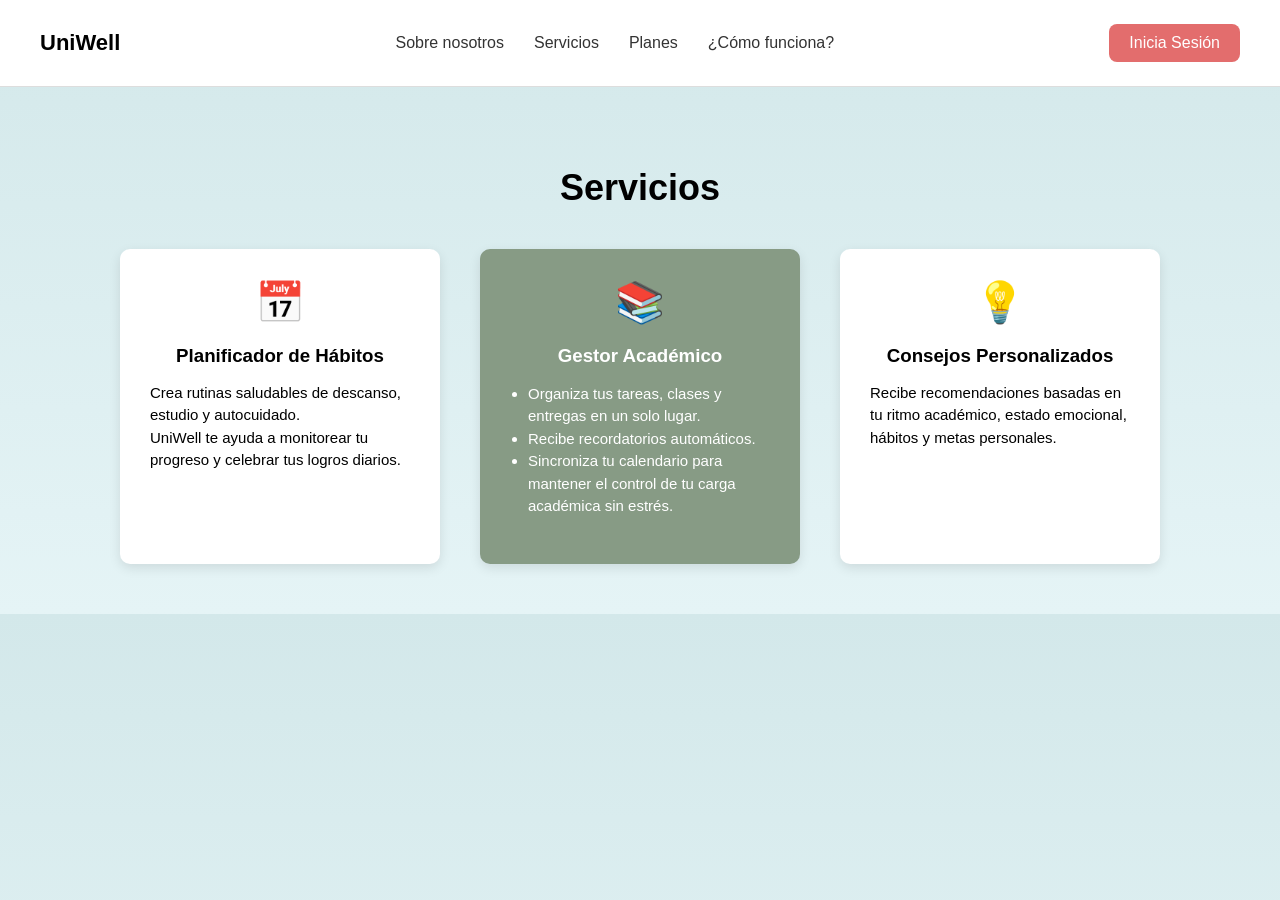
==== index.html @ 122f7121 "feat: agregar landing page inicial" ====
<!DOCTYPE html>
<html lang="es">
<head>
    <meta charset="UTF-8">
    <meta name="viewport" content="width=device-width, initial-scale=1.0">
    <title>UniWell - Servicios</title>

    <style>
        body {
            margin: 0;
            font-family: Arial, sans-serif;
            background: linear-gradient(180deg, #D3E8EA 0%, #E5F4F6 100%);
        }

        /* NAVBAR */
        nav {
            display: flex;
            justify-content: space-between;
            align-items: center;
            padding: 18px 40px;
            background: white;
            border-bottom: 1px solid #ddd;
        }

        .logo {
            font-size: 22px;
            font-weight: bold;
        }

        nav ul {
            display: flex;
            gap: 30px;
            list-style: none;
            padding: 0;
        }

        nav a {
            color: #333;
            text-decoration: none;
            font-size: 16px;
        }

        .btn-login {
            background: #E36D6D;
            color: white;
            padding: 10px 20px;
            border-radius: 8px;
            text-decoration: none;
        }

        /* SECCIÓN DE SERVICIOS */
        .services-container {
            text-align: center;
            padding: 50px 60px;
        }

        .services-title {
            font-size: 36px;
            font-weight: bold;
            margin-bottom: 40px;
        }

        .cards {
            display: flex;
            justify-content: center;
            gap: 40px;
            flex-wrap: wrap;
        }

        .card {
            background: white;
            width: 260px;
            padding: 30px;
            border-radius: 10px;
            box-shadow: 0 4px 12px rgba(0, 0, 0, 0.1);
            text-align: center;
            transition: 0.3s;
        }

        .card:hover {
            transform: translateY(-6px);
        }

        .card-green {
            background: #879B85;
            color: white;
        }

        .card-icon {
            font-size: 40px;
            margin-bottom: 10px;
        }

        .card h3 {
            margin-bottom: 15px;
        }

        .card p, .card li {
            font-size: 15px;
            line-height: 1.5;
            text-align: left;
        }

        ul {
            padding-left: 18px;
        }

        /* RESPONSIVE */
        @media (max-width: 850px) {
            nav ul {
                display: none;
            }
        }
    </style>
</head>

<body>

    <!-- NAVBAR -->
    <nav>
        <div class="logo">UniWell</div>
        <ul>
            <li><a href="#">Sobre nosotros</a></li>
            <li><a href="#">Servicios</a></li>
            <li><a href="#">Planes</a></li>
            <li><a href="#">¿Cómo funciona?</a></li>
        </ul>
        <a class="btn-login" href="#">Inicia Sesión</a>
    </nav>

    <!-- SECCIÓN SERVICIOS -->
    <section class="services-container">
        <h2 class="services-title">Servicios</h2>

        <div class="cards">

            <!-- CARD 1 -->
            <div class="card">
                <div class="card-icon">📅</div>
                <h3>Planificador de Hábitos</h3>
                <p>Crea rutinas saludables de descanso, estudio y autocuidado.<br>
                UniWell te ayuda a monitorear tu progreso y celebrar tus logros diarios.</p>
            </div>

            <!-- CARD 2 -->
            <div class="card card-green">
                <div class="card-icon">📚</div>
                <h3>Gestor Académico</h3>
                <ul>
                    <li>Organiza tus tareas, clases y entregas en un solo lugar.</li>
                    <li>Recibe recordatorios automáticos.</li>
                    <li>Sincroniza tu calendario para mantener el control de tu carga académica sin estrés.</li>
                </ul>
            </div>

            <!-- CARD 3 -->
            <div class="card">
                <div class="card-icon">💡</div>
                <h3>Consejos Personalizados</h3>
                <p>Recibe recomendaciones basadas en tu ritmo académico, estado emocional,
                hábitos y metas personales.</p>
            </div>

        </div>
    </section>

</body>
</html>
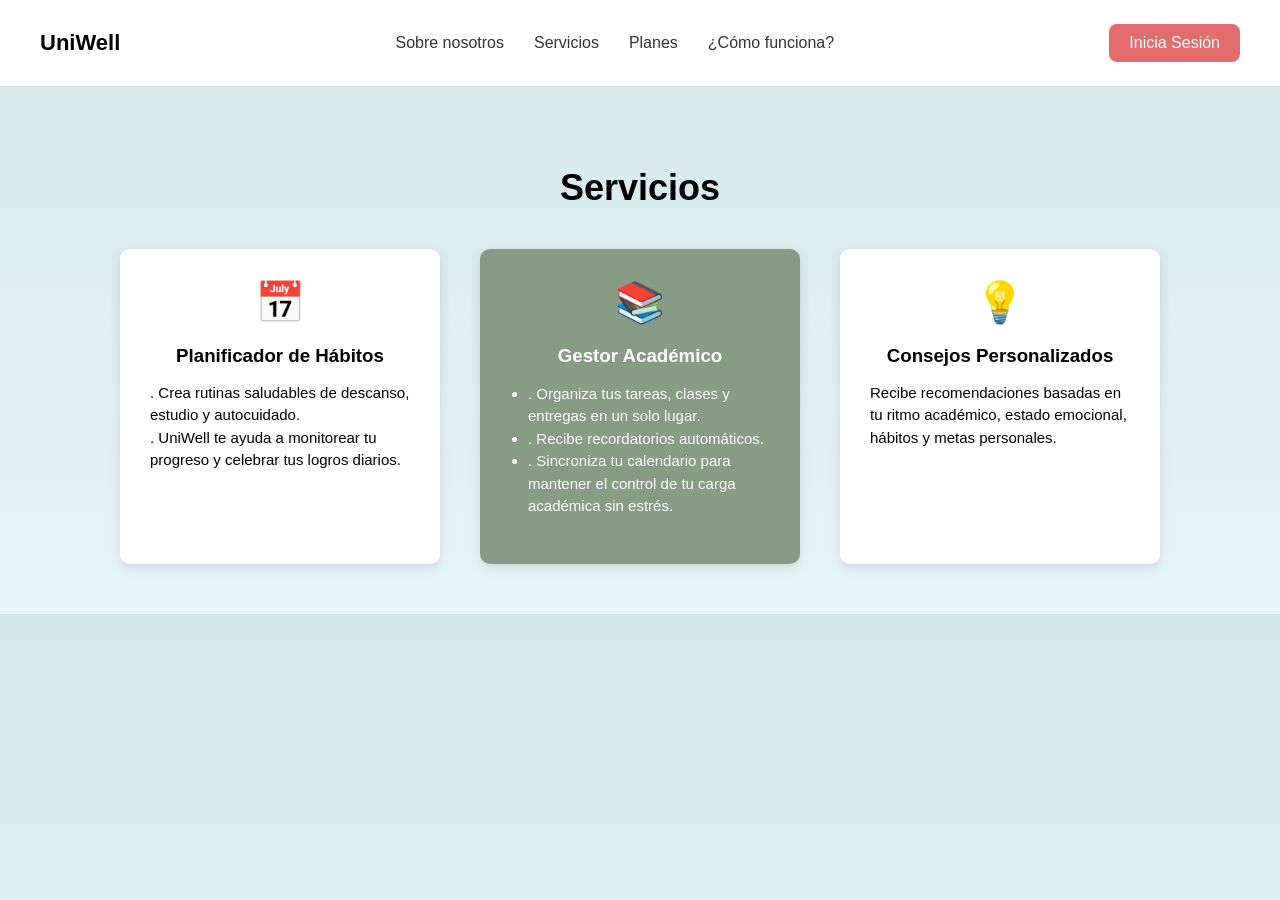
==== commit 5be4d4b3: "Update index.html" ====
--- a/index.html
+++ b/index.html
@@ -138,8 +138,8 @@
             <div class="card">
                 <div class="card-icon">📅</div>
                 <h3>Planificador de Hábitos</h3>
-                <p>Crea rutinas saludables de descanso, estudio y autocuidado.<br>
-                UniWell te ayuda a monitorear tu progreso y celebrar tus logros diarios.</p>
+                <p> . Crea rutinas saludables de descanso, estudio y autocuidado.<br>
+                . UniWell te ayuda a monitorear tu progreso y celebrar tus logros diarios.</p>
             </div>
 
             <!-- CARD 2 -->
@@ -147,9 +147,9 @@
                 <div class="card-icon">📚</div>
                 <h3>Gestor Académico</h3>
                 <ul>
-                    <li>Organiza tus tareas, clases y entregas en un solo lugar.</li>
-                    <li>Recibe recordatorios automáticos.</li>
-                    <li>Sincroniza tu calendario para mantener el control de tu carga académica sin estrés.</li>
+                    <li> . Organiza tus tareas, clases y entregas en un solo lugar.</li>
+                    <li> . Recibe recordatorios automáticos.</li>
+                    <li> . Sincroniza tu calendario para mantener el control de tu carga académica sin estrés.</li>
                 </ul>
             </div>
 
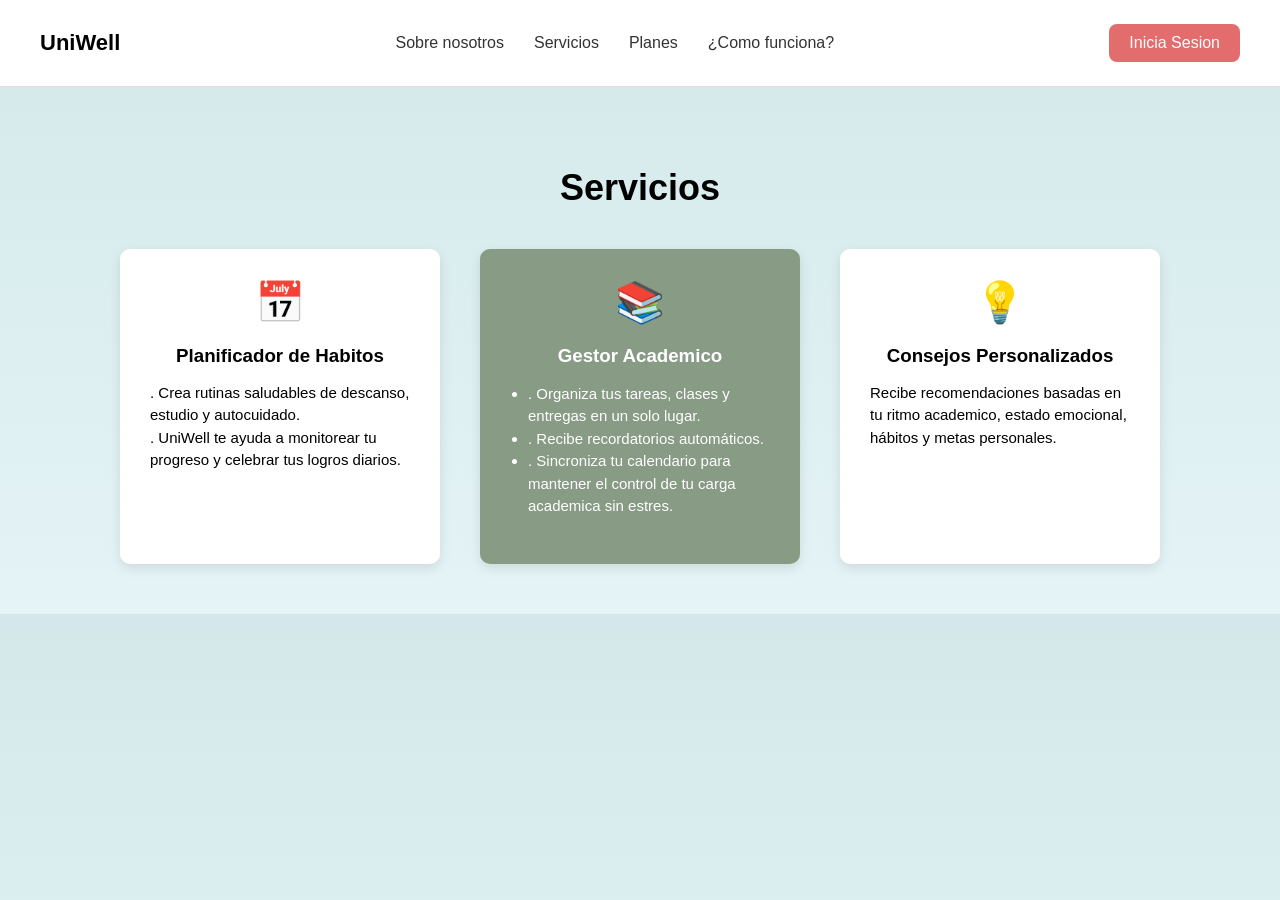
==== commit 406fc7ad: "Update index.html" ====
--- a/index.html
+++ b/index.html
@@ -123,9 +123,9 @@
             <li><a href="#">Sobre nosotros</a></li>
             <li><a href="#">Servicios</a></li>
             <li><a href="#">Planes</a></li>
-            <li><a href="#">¿Cómo funciona?</a></li>
+            <li><a href="#">¿Como funciona?</a></li>
         </ul>
-        <a class="btn-login" href="#">Inicia Sesión</a>
+        <a class="btn-login" href="#">Inicia Sesion</a>
     </nav>
 
     <!-- SECCIÓN SERVICIOS -->
@@ -137,7 +137,7 @@
             <!-- CARD 1 -->
             <div class="card">
                 <div class="card-icon">📅</div>
-                <h3>Planificador de Hábitos</h3>
+                <h3>Planificador de Habitos</h3>
                 <p> . Crea rutinas saludables de descanso, estudio y autocuidado.<br>
                 . UniWell te ayuda a monitorear tu progreso y celebrar tus logros diarios.</p>
             </div>
@@ -145,11 +145,11 @@
             <!-- CARD 2 -->
             <div class="card card-green">
                 <div class="card-icon">📚</div>
-                <h3>Gestor Académico</h3>
+                <h3>Gestor Academico</h3>
                 <ul>
                     <li> . Organiza tus tareas, clases y entregas en un solo lugar.</li>
                     <li> . Recibe recordatorios automáticos.</li>
-                    <li> . Sincroniza tu calendario para mantener el control de tu carga académica sin estrés.</li>
+                    <li> . Sincroniza tu calendario para mantener el control de tu carga academica sin estres.</li>
                 </ul>
             </div>
 
@@ -157,7 +157,7 @@
             <div class="card">
                 <div class="card-icon">💡</div>
                 <h3>Consejos Personalizados</h3>
-                <p>Recibe recomendaciones basadas en tu ritmo académico, estado emocional,
+                <p>Recibe recomendaciones basadas en tu ritmo academico, estado emocional,
                 hábitos y metas personales.</p>
             </div>
 
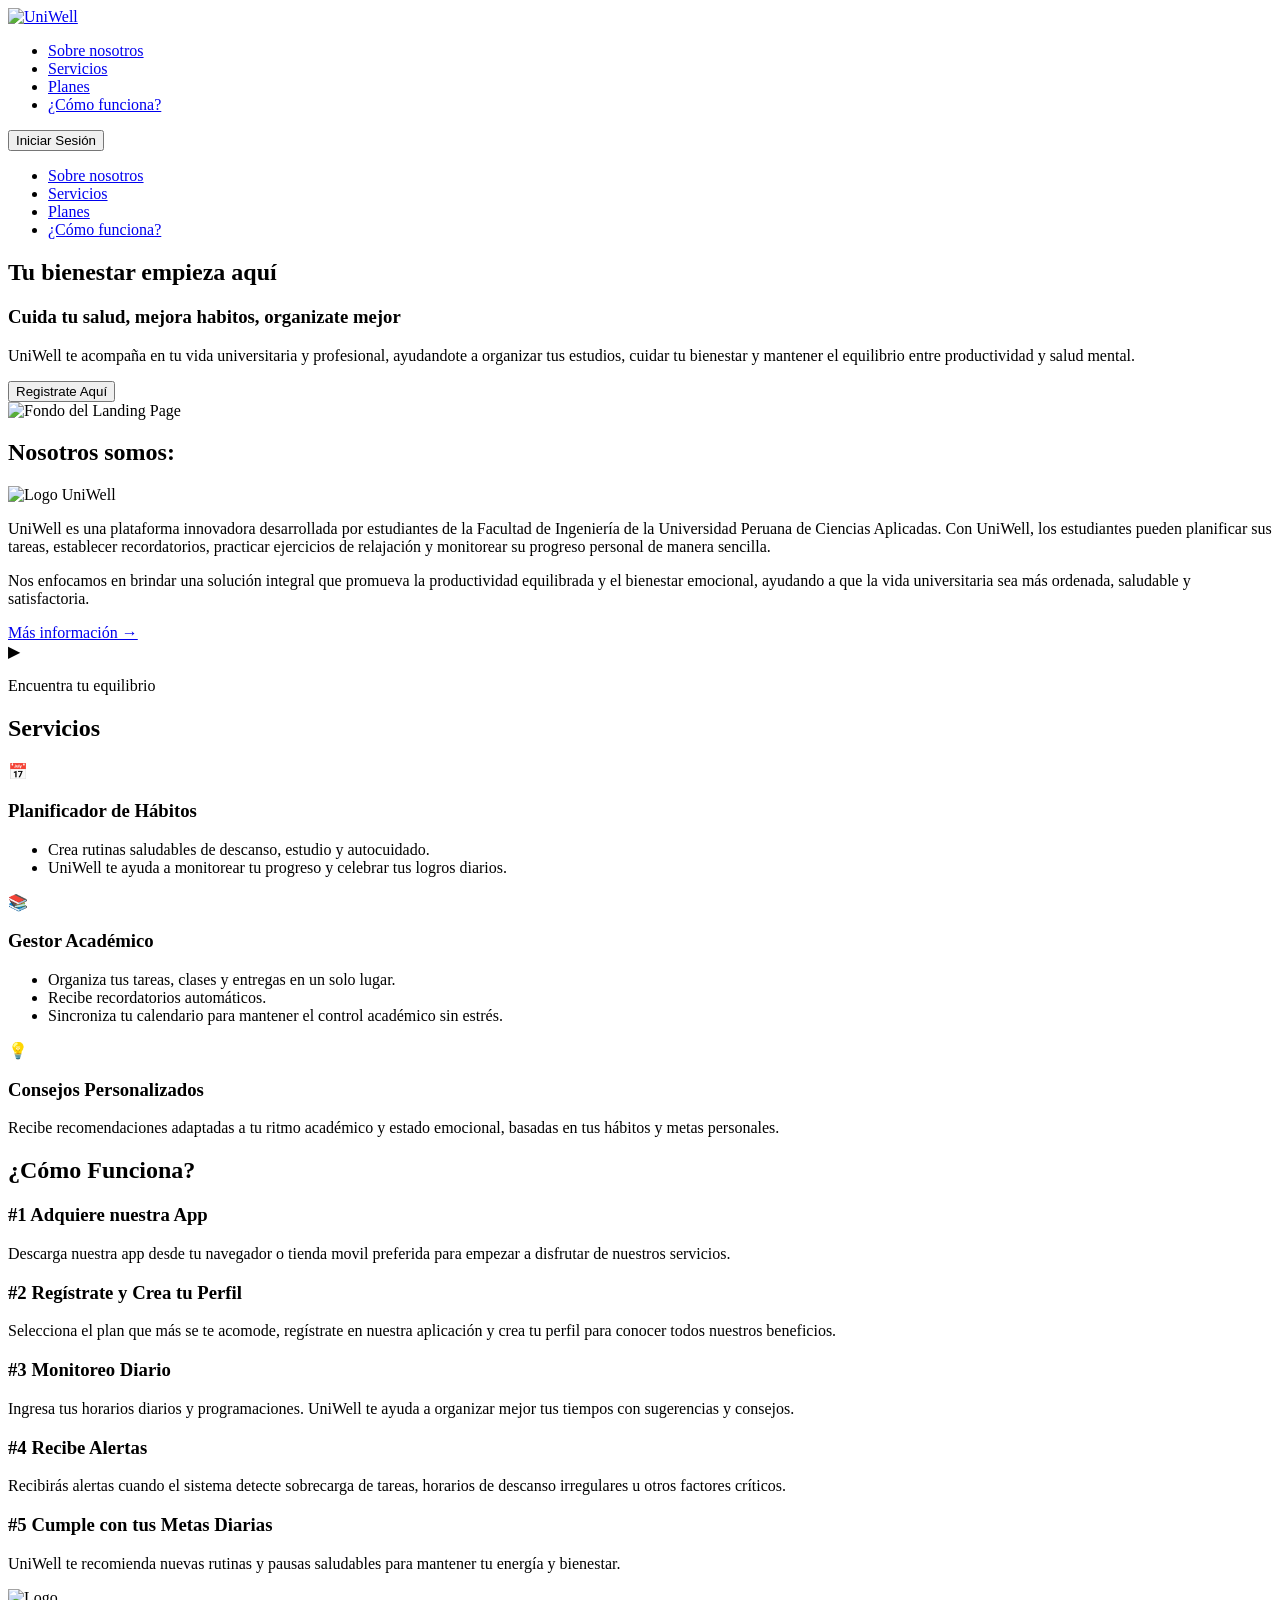
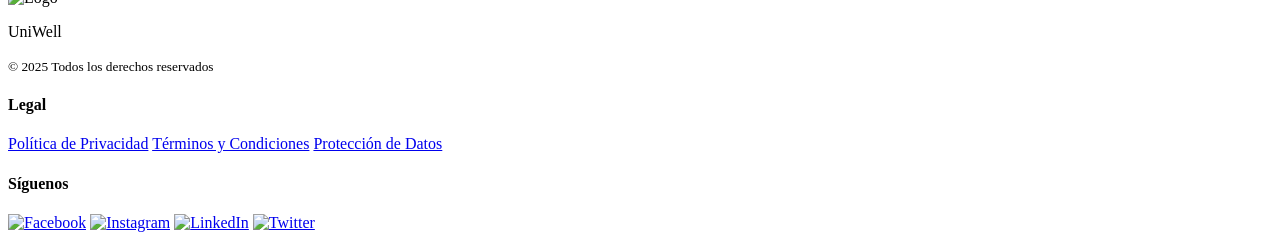
==== commit 39592967: "commit" ====
--- a/index.html
+++ b/index.html
@@ -3,167 +3,253 @@
 <head>
     <meta charset="UTF-8">
     <meta name="viewport" content="width=device-width, initial-scale=1.0">
-    <title>UniWell - Servicios</title>
-
-    <style>
-        body {
-            margin: 0;
-            font-family: Arial, sans-serif;
-            background: linear-gradient(180deg, #D3E8EA 0%, #E5F4F6 100%);
-        }
-
-        /* NAVBAR */
-        nav {
-            display: flex;
-            justify-content: space-between;
-            align-items: center;
-            padding: 18px 40px;
-            background: white;
-            border-bottom: 1px solid #ddd;
-        }
-
-        .logo {
-            font-size: 22px;
-            font-weight: bold;
-        }
-
-        nav ul {
-            display: flex;
-            gap: 30px;
-            list-style: none;
-            padding: 0;
-        }
-
-        nav a {
-            color: #333;
-            text-decoration: none;
-            font-size: 16px;
-        }
-
-        .btn-login {
-            background: #E36D6D;
-            color: white;
-            padding: 10px 20px;
-            border-radius: 8px;
-            text-decoration: none;
-        }
-
-        /* SECCIÓN DE SERVICIOS */
-        .services-container {
-            text-align: center;
-            padding: 50px 60px;
-        }
-
-        .services-title {
-            font-size: 36px;
-            font-weight: bold;
-            margin-bottom: 40px;
-        }
-
-        .cards {
-            display: flex;
-            justify-content: center;
-            gap: 40px;
-            flex-wrap: wrap;
-        }
-
-        .card {
-            background: white;
-            width: 260px;
-            padding: 30px;
-            border-radius: 10px;
-            box-shadow: 0 4px 12px rgba(0, 0, 0, 0.1);
-            text-align: center;
-            transition: 0.3s;
-        }
-
-        .card:hover {
-            transform: translateY(-6px);
-        }
-
-        .card-green {
-            background: #879B85;
-            color: white;
-        }
-
-        .card-icon {
-            font-size: 40px;
-            margin-bottom: 10px;
-        }
-
-        .card h3 {
-            margin-bottom: 15px;
-        }
-
-        .card p, .card li {
-            font-size: 15px;
-            line-height: 1.5;
-            text-align: left;
-        }
-
-        ul {
-            padding-left: 18px;
-        }
-
-        /* RESPONSIVE */
-        @media (max-width: 850px) {
-            nav ul {
-                display: none;
-            }
-        }
-    </style>
+    <meta name="description" content="UniWell">
+    <title>UniWell</title>
+    <link rel="icon" href="favicon.ico" type="image/x-icon">
+    <link rel="preconnect" href="https://fonts.googleapis.com">
+    <link rel="preconnect" href="https://fonts.gstatic.com" crossorigin>
+    <link href="https://fonts.googleapis.com/css2?family=Inter:wght@100;200;300;400;500;600;700;800;900&display=swap"
+          rel="stylesheet">
+    <link rel="stylesheet" href="assets/styles/styles.css">
 </head>
 
 <body>
 
-    <!-- NAVBAR -->
-    <nav>
-        <div class="logo">UniWell</div>
+<header class="header" id="header">
+
+    <div class="LOGO">
+        <a href="index.html">
+            <img src="assets/images/logo.png" alt="UniWell" class="logo">
+        </a>
+    </div>
+
+    <nav class="barra-navegacion" id="nav">
+        <ul class="elementos-navegacion">
+            <li><a href="#nosotros">Sobre nosotros</a></li>
+            <li><a href="#servicios">Servicios</a></li>
+            <li><a href="#">Planes</a></li>
+            <li><a href="#funciona">¿Cómo funciona?</a></li>
+        </ul>
+    </nav>
+
+    <button class="boton-iniciosesion">Iniciar Sesión</button>
+
+    <div class="hamburguesa" id="hamburguesa">
+        <span></span>
+        <span></span>
+        <span></span>
+    </div>
+
+    <nav class="nav-movil" id="navMovil">
         <ul>
-            <li><a href="#">Sobre nosotros</a></li>
-            <li><a href="#">Servicios</a></li>
+            <li><a href="#nosotros">Sobre nosotros</a></li>
+            <li><a href="#servicios">Servicios</a></li>
             <li><a href="#">Planes</a></li>
-            <li><a href="#">¿Como funciona?</a></li>
+            <li><a href="#funciona">¿Cómo funciona?</a></li>
         </ul>
-        <a class="btn-login" href="#">Inicia Sesion</a>
     </nav>
 
-    <!-- SECCIÓN SERVICIOS -->
-    <section class="services-container">
-        <h2 class="services-title">Servicios</h2>
-
-        <div class="cards">
-
-            <!-- CARD 1 -->
-            <div class="card">
-                <div class="card-icon">📅</div>
-                <h3>Planificador de Habitos</h3>
-                <p> . Crea rutinas saludables de descanso, estudio y autocuidado.<br>
-                . UniWell te ayuda a monitorear tu progreso y celebrar tus logros diarios.</p>
-            </div>
-
-            <!-- CARD 2 -->
-            <div class="card card-green">
-                <div class="card-icon">📚</div>
-                <h3>Gestor Academico</h3>
-                <ul>
-                    <li> . Organiza tus tareas, clases y entregas en un solo lugar.</li>
-                    <li> . Recibe recordatorios automáticos.</li>
-                    <li> . Sincroniza tu calendario para mantener el control de tu carga academica sin estres.</li>
-                </ul>
-            </div>
-
-            <!-- CARD 3 -->
-            <div class="card">
-                <div class="card-icon">💡</div>
-                <h3>Consejos Personalizados</h3>
-                <p>Recibe recomendaciones basadas en tu ritmo academico, estado emocional,
-                hábitos y metas personales.</p>
-            </div>
-
-        </div>
+</header>
+
+<!--Menu principal-->
+
+<main>
+    <section class="menu-principal">
+
+        <div class="contenido-principal">
+            <h1>Tu bienestar empieza aquí</h1>
+            <h3>Cuida tu salud, mejora habitos, organizate mejor</h3>
+            <p>UniWell te acompaña en tu vida universitaria y profesional, ayudandote a organizar tus estudios, cuidar
+                tu bienestar y mantener el equilibrio entre productividad y salud mental.</p>
+            <button class="boton-registrarse">Registrate Aquí</button>
+        </div>
+
+        <div class="imagen-principal">
+            <img src="assets/images/fondo-landing.png" alt="Fondo del Landing Page">
+
+        </div>
+
     </section>
 
+    <!--Sobre nosotros-->
+    <section class="nosotros" id="nosotros">
+    <h2>Nosotros somos:</h2>
+
+      <div class="contenido">
+        <div class="texto">
+          <img src="assets/images/unisomos.png" class="logo12" alt="Logo UniWell" >
+
+          <p>
+            UniWell es una plataforma innovadora desarrollada por estudiantes de
+            la Facultad de Ingeniería de la Universidad Peruana de Ciencias
+            Aplicadas. Con UniWell, los estudiantes pueden planificar sus
+            tareas, establecer recordatorios, practicar ejercicios de relajación
+            y monitorear su progreso personal de manera sencilla.
+          </p>
+
+          <p>
+            Nos enfocamos en brindar una solución integral que promueva la
+            productividad equilibrada y el bienestar emocional, ayudando a que
+            la vida universitaria sea más ordenada, saludable y satisfactoria.
+          </p>
+
+          <a class="mas-info" href="#">Más información →</a>
+        </div>
+
+        <div class="video">
+          <div class="video-box">▶</div>
+          <p class="equilibrio">Encuentra tu equilibrio</p>
+        </div>
+    </div>
+    </section>
+
+
+<!--Servicios-->
+    <section class="servicios" id="servicios">
+    <h2 class="serv-titulo">Servicios</h2>
+
+    <div class="serv-contenedor">
+
+        <div class="serv-tarjeta">
+            <div class="icono">📅</div>
+            <h3>Planificador de Hábitos</h3>
+            <ul>
+                <li>Crea rutinas saludables de descanso, estudio y autocuidado.</li>
+                <li>UniWell te ayuda a monitorear tu progreso y celebrar tus logros diarios.</li>
+            </ul>
+        </div>
+
+        <div class="serv-tarjeta central">
+            <div class="icono">📚</div>
+            <h3>Gestor Académico</h3>
+            <ul>
+                <li>Organiza tus tareas, clases y entregas en un solo lugar.</li>
+                <li>Recibe recordatorios automáticos.</li>
+                <li>Sincroniza tu calendario para mantener el control académico sin estrés.</li>
+            </ul>
+        </div>
+
+        <div class="serv-tarjeta">
+            <div class="icono">💡</div>
+            <h3>Consejos Personalizados</h3>
+            <p>Recibe recomendaciones adaptadas a tu ritmo académico y estado emocional, basadas en tus hábitos y metas personales.</p>
+           
+        </div>
+
+    </div>
+</section>
+
+<!--Planes-->
+
+
+
+<!--Como Funciona-->
+<section class="funciona" id="funciona">
+    <h2 class="funciona-titulo">¿Cómo Funciona?</h2>
+
+    <div class="funciona-linea"></div>
+
+    <div class="funciona-contenedor">
+
+        <!-- Paso 1 -->
+        <div class="funciona-item arriba">
+            <div class="funciona-tarjeta">
+                <h3>#1 Adquiere nuestra App</h3>
+                <p>Descarga nuestra app desde tu navegador o tienda movil preferida para empezar a disfrutar de nuestros servicios.</p>
+            </div>
+        </div>
+
+        <!-- Paso 2 -->
+        <div class="funciona-item abajo">
+            <div class="funciona-tarjeta">
+                <h3>#2 Regístrate y Crea tu Perfil</h3>
+                <p>Selecciona el plan que más se te acomode, regístrate en nuestra aplicación y crea tu perfil para conocer todos nuestros beneficios.</p>
+            </div>
+        </div>
+
+        <!-- Paso 3 -->
+        <div class="funciona-item arriba">
+            <div class="funciona-tarjeta">
+                <h3>#3 Monitoreo Diario</h3>
+                <p>Ingresa tus horarios diarios y programaciones. UniWell te ayuda a organizar mejor tus tiempos con sugerencias y consejos.</p>
+            </div>
+        </div>
+
+        <!-- Paso 4 -->
+        <div class="funciona-item abajo">
+            <div class="funciona-tarjeta">
+                <h3>#4 Recibe Alertas</h3>
+                <p>Recibirás alertas cuando el sistema detecte sobrecarga de tareas, horarios de descanso irregulares u otros factores críticos.</p>
+            </div>
+        </div>
+
+        <!-- Paso 5 -->
+        <div class="funciona-item arriba">
+            <div class="funciona-tarjeta">
+                <h3>#5 Cumple con tus Metas Diarias</h3>
+                <p>UniWell te recomienda nuevas rutinas y pausas saludables para mantener tu energía y bienestar.</p>
+            </div>
+        </div>
+
+    </div>
+</section>
+
+</main>
+
+ <section id="footer">
+      <footer class="footer">
+        <div class="footer-container">
+          <div class="footer-brand">
+            <img
+              src="assets/images/unisomos.png"
+              alt="Logo"
+              class="footer-logo"
+            />
+            <p>UniWell</p>
+            <small>© 2025 Todos los derechos reservados</small>
+          </div>
+
+
+          <div class="footer-links">
+            <h4>Legal</h4>
+            <a href="/Documentos/3.politica-privacidad.pdf"
+              >Política de Privacidad</a
+            >
+            <a href="#">Términos y Condiciones</a>
+            <a href="/Documentos/LeyProteccionDatos.pdf">Protección de Datos</a>
+          </div>
+
+          <div class="footer-social">
+            <h4>Síguenos</h4>
+            <a href="#"
+              ><img
+                src="https://cdn-icons-png.flaticon.com/512/174/174848.png"
+                alt="Facebook"
+                class="social-icon"
+            /></a>
+            <a href="#"
+              ><img
+                src="https://cdn-icons-png.flaticon.com/512/174/174855.png"
+                alt="Instagram"
+                class="social-icon"
+            /></a>
+            <a href="#"
+              ><img
+                src="https://cdn-icons-png.flaticon.com/512/174/174857.png"
+                alt="LinkedIn"
+                class="social-icon"
+            /></a>
+            <a href="#"
+              ><img
+                src="https://cdn-icons-png.flaticon.com/512/733/733579.png"
+                alt="Twitter"
+                class="social-icon"
+            /></a>
+          </div>
+        </div>
+      </footer>
+    </section>
+
+<script src="assets/scripts/main.js"></script>
 </body>
-</html>
-
+</html>
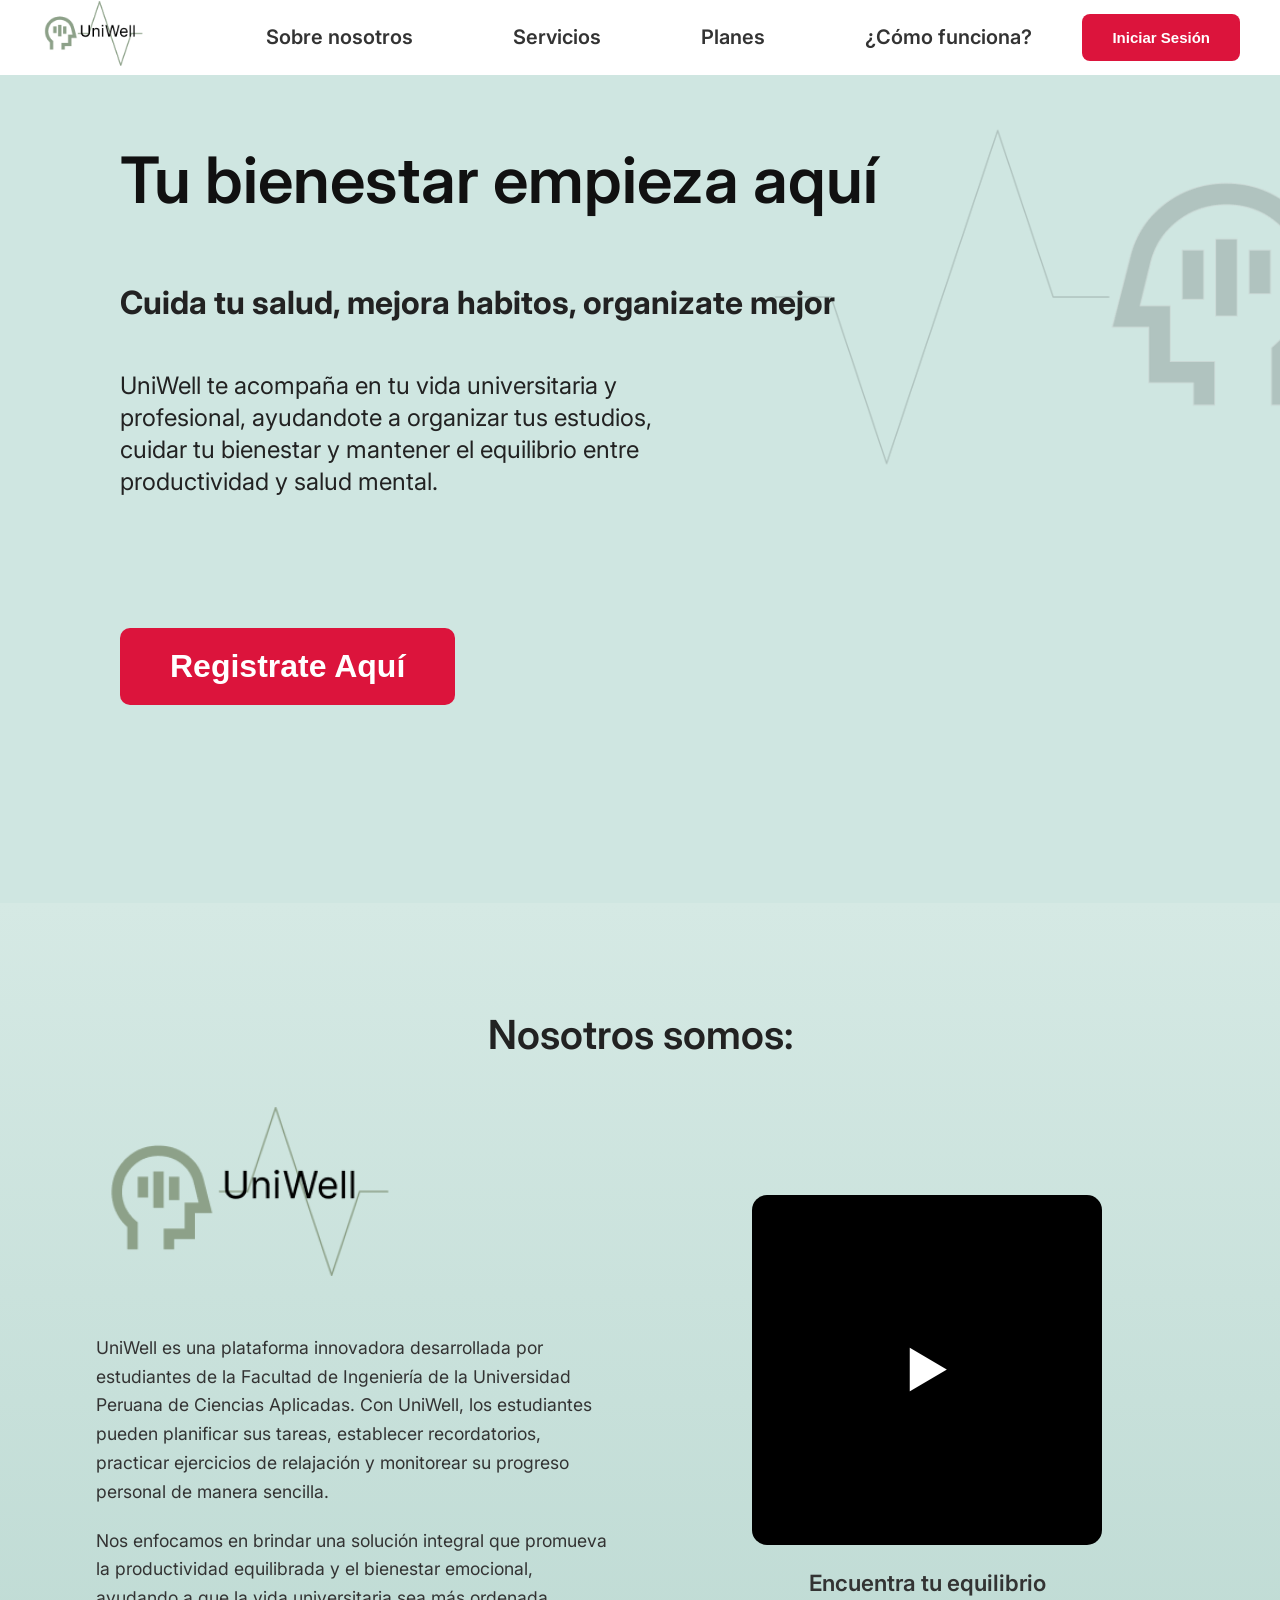
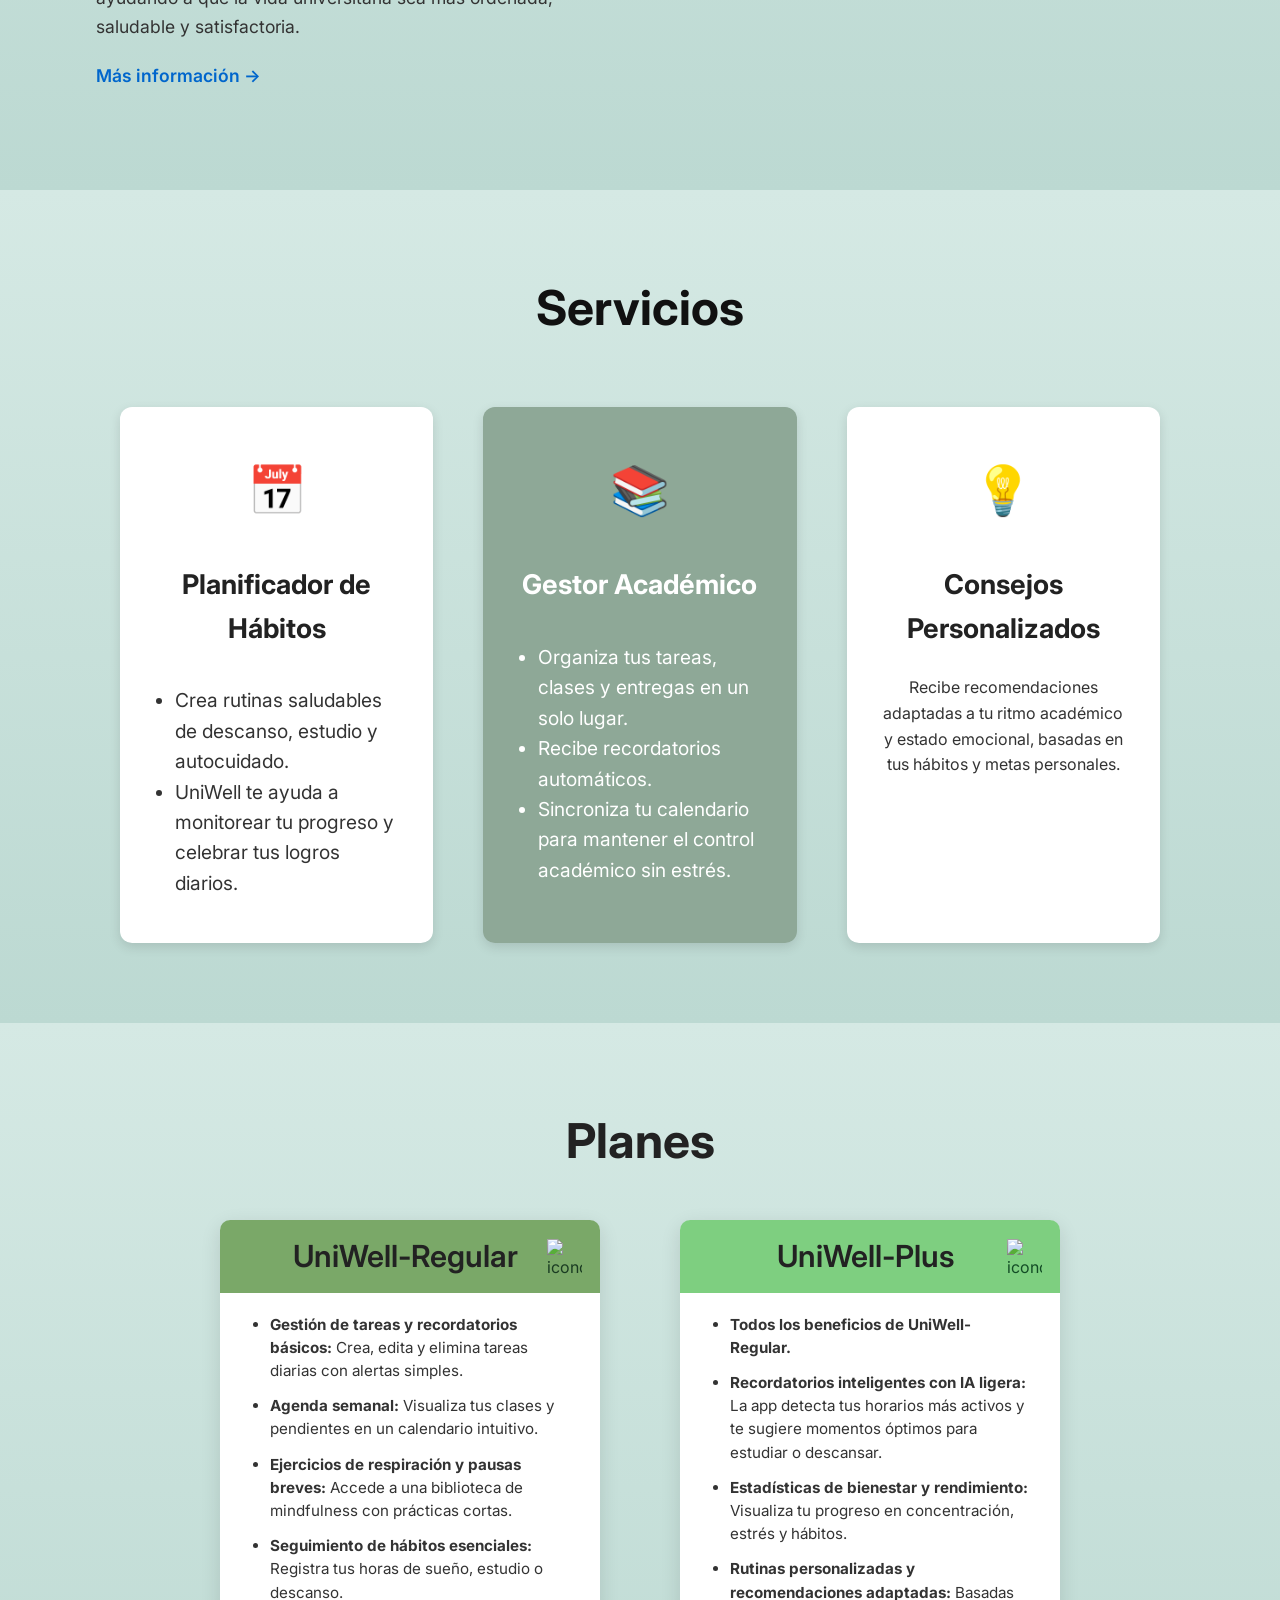
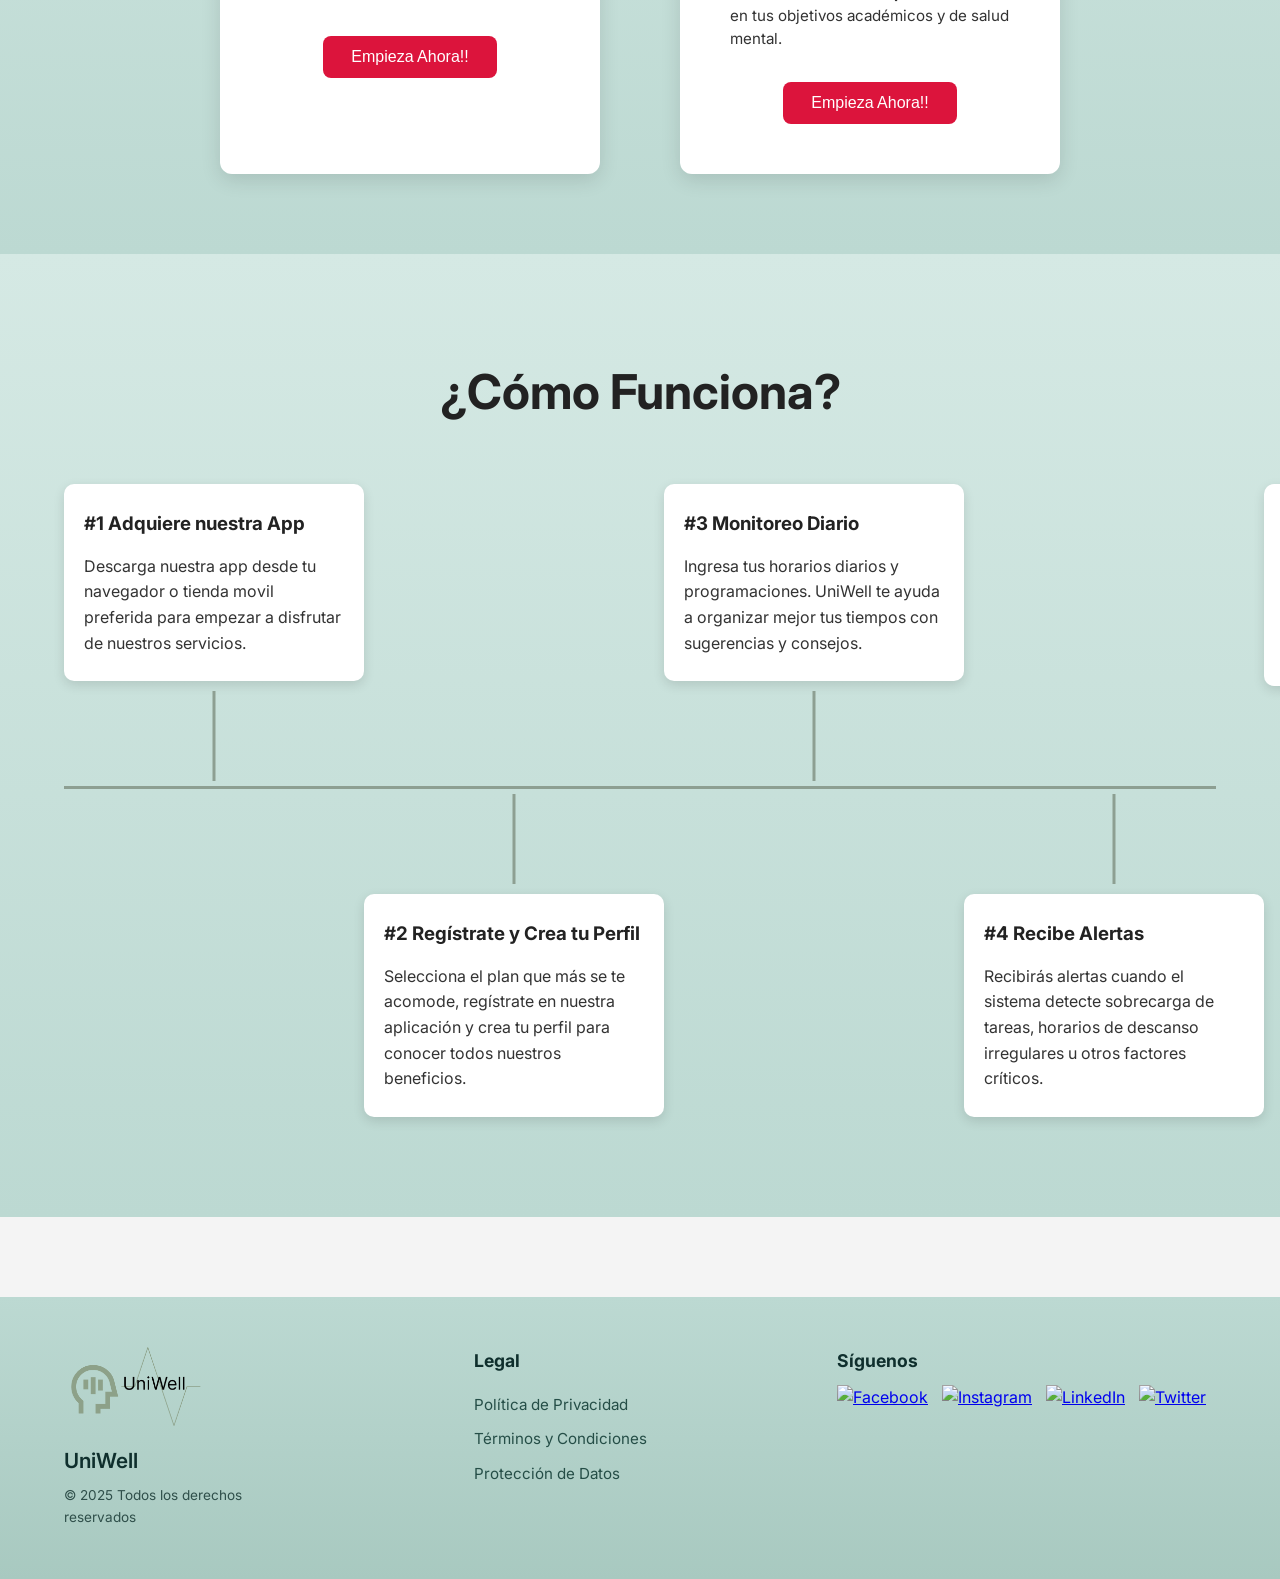
==== commit d62bd8fa: "commit" ====
--- a/index.html
+++ b/index.html
@@ -27,7 +27,7 @@
         <ul class="elementos-navegacion">
             <li><a href="#nosotros">Sobre nosotros</a></li>
             <li><a href="#servicios">Servicios</a></li>
-            <li><a href="#">Planes</a></li>
+            <li><a href="#planes">Planes</a></li>
             <li><a href="#funciona">¿Cómo funciona?</a></li>
         </ul>
     </nav>
@@ -141,6 +141,65 @@
 
 <!--Planes-->
 
+<section class="planes" id="planes">
+  <h2 class="planes-titulo">Planes</h2>
+
+  <div class="planes-contenedor">
+
+    <div class="plan-tarjeta">
+      <div class="plan-header plan-regular">
+        <h3>UniWell-Regular</h3>
+        <img src="https://img.icons8.com/ios-filled/50/000000/task.png" alt="icono" class="plan-icon">
+      </div>
+
+      <ul>
+        <li><strong>Gestión de tareas y recordatorios básicos:</strong>
+          Crea, edita y elimina tareas diarias con alertas simples.
+        </li>
+
+        <li><strong>Agenda semanal:</strong>
+          Visualiza tus clases y pendientes en un calendario intuitivo.
+        </li>
+
+        <li><strong>Ejercicios de respiración y pausas breves:</strong>
+          Accede a una biblioteca de mindfulness con prácticas cortas.
+        </li>
+
+        <li><strong>Seguimiento de hábitos esenciales:</strong>
+          Registra tus horas de sueño, estudio o descanso.
+        </li>
+      </ul>
+
+      <button class="plan-boton">Empieza Ahora!!</button>
+    </div>
+
+    <div class="plan-tarjeta">
+      <div class="plan-header plan-plus">
+        <h3>UniWell-Plus</h3>
+        <img src="https://cdn-icons-png.flaticon.com/512/4149/4149677.png" alt="icono" class="plan-icon">
+      </div>
+
+      <ul>
+        <li><strong>Todos los beneficios de UniWell-Regular.</strong></li>
+
+        <li><strong>Recordatorios inteligentes con IA ligera:</strong>
+          La app detecta tus horarios más activos y te sugiere momentos óptimos para estudiar o descansar.
+        </li>
+
+        <li><strong>Estadísticas de bienestar y rendimiento:</strong>
+          Visualiza tu progreso en concentración, estrés y hábitos.
+        </li>
+
+        <li><strong>Rutinas personalizadas y recomendaciones adaptadas:</strong>
+          Basadas en tus objetivos académicos y de salud mental.
+        </li>
+      </ul>
+
+      <button class="plan-boton">Empieza Ahora!!</button>
+    </div>
+
+  </div>
+</section>
 
 
 <!--Como Funciona-->
--- a/assets/styles/styles.css
+++ b/assets/styles/styles.css
@@ -0,0 +1,840 @@
+* {
+    margin: 0;
+    padding: 0;
+    box-sizing: border-box;
+}
+
+body {
+    display: flex;
+    flex-direction: column;
+    font-family: 'Inter', -apple-system, BlinkMacSystemFont, 'Segoe UI', sans-serif;
+    background-color: #f4f4f4;
+    color: #333;
+    line-height: 1.6;
+}
+
+
+h1, h2, h3 {
+    margin-bottom: 15px;
+    color: #222;
+}
+
+
+button {
+    background-color: #007BFF ;
+    color: #fff;
+    border: none;
+    padding: 10px 15px;
+    cursor: pointer;
+    border-radius: 5px;
+}
+
+button:hover {
+    background-color: #0056b3;
+}
+
+.container {
+    max-width: 1200px;
+    margin: 0;
+    padding: 20px;
+    background-color: #fff;
+    box-shadow: 0 0 10px rgba(0, 0, 0, 0.1);
+    border-radius: 8px;
+}
+
+
+.header {
+    display: flex;
+    flex-direction: row;
+    align-items: center;
+    justify-content: space-between;
+    color: black;
+    padding: 1px 40px;
+    position: sticky;
+    top: 0;
+    z-index: 1000;
+    background-color: white; 
+
+}
+
+.header .logo {
+    height: 65px;
+    width: auto;
+    object-fit: contain;
+}
+
+.hamburguesa {
+    display: none;
+    flex-direction: column;
+    gap: 6px;
+    cursor: pointer;
+}
+
+.hamburguesa span {
+    width: 28px;
+    height: 3px;
+    background: #222;
+    border-radius: 5px;
+    transition: all 0.3s ease;
+}
+
+.nav-movil {
+    display: none;
+    position: fixed;
+    top: 75px;
+    right: 0;
+    width: 100%;
+    background: white;
+    padding: 20px 0;
+    box-shadow: 0 5px 10px rgba(0,0,0,0.1);
+    z-index: 900;
+    text-align: center;
+}
+
+.nav-movil ul {
+    list-style: none;
+    display: flex;
+    flex-direction: column;
+    gap: 25px;
+}
+
+.nav-movil a {
+    text-decoration: none;
+    color: #222;
+    font-size: 1.4rem;
+    font-weight: 600;
+}
+
+.nav-activo {
+    display: block;
+}
+
+
+
+.barra-navegacion {
+    flex: 1;
+    display: flex ;
+    justify-content: end;
+    padding-right: 50px;
+}
+
+
+.elementos-navegacion {
+    display: flex;
+    list-style: none;
+    gap: 100px;
+    margin: 0;
+    padding: 0;
+}
+
+.elementos-navegacion li a {
+    position: relative;
+    color: #333;
+    font-weight: 600;
+    font-size: 20px;
+    transition: color 0.3s ease;
+    text-decoration: none;
+    padding-bottom: 5px;
+}
+
+.elementos-navegacion li a::after {
+    content: "";
+    position: absolute;
+    left: 0;
+    bottom: -20px;
+    width: 0;
+    height: 3px;
+    background-color: darkseagreen;
+    transition: width 0.3s ease;
+    border-radius: 3px;
+}
+
+
+.elementos-navegacion li a:hover {
+    color: darkseagreen;
+}
+
+.elementos-navegacion li a:hover::after {
+    width: 100%;
+}
+
+.boton-iniciosesion {
+    background-color: crimson;
+    color: #fff;
+    border: none;
+    padding: 15px 30px;
+    cursor: pointer;
+    border-radius: 8px;
+    font-weight:600;
+    font-size: 15px;
+    transition: background-color 0.3s ease, transform 0.2s ease;
+    display: flex;
+    align-items: center;
+}
+
+.boton-iniciosesion:hover {
+    background-color: brown;
+    transform: translateY(-2px);
+}
+
+
+/*MENU PRINCIPAL*/
+
+.menu-principal {
+    display: flex;
+    align-items: flex-start;
+    justify-content: space-between;
+    background: #cfe6e1;
+    padding:  0 120px;
+    min-height: 92vh;
+}
+
+.contenido-principal{
+    max-width: 600px;
+}
+
+.contenido-principal h1 {
+    font-size: 4rem;
+    font-weight: 600;
+    color: #111;
+    line-height: 1.1;
+    white-space: nowrap;
+    margin: 70px 0;
+}
+
+.contenido-principal h3{
+    font-size: 2rem;
+    color: #222;
+    margin-bottom: 50px;
+    line-height: 1.1;
+    white-space: nowrap;
+}
+
+.contenido-principal p{
+    font-size: 1.5rem;
+    color: #222;
+    line-height: 2rem;
+    margin: 50px 0;
+}
+
+
+.boton-registrarse {
+    background-color: crimson;
+    color: white;
+    border: none;
+    padding: 20px 50px;
+    font-size: 2rem;
+    font-weight: bold;
+    border-radius: 10px;
+    cursor: pointer;
+    transition: all 0.3s ease;
+    margin-top: 80px;
+}
+
+.boton-registrarse:hover {
+    background-color: brown;
+    transform: translateY(-3px);
+}
+
+.imagen-principal img {
+    width: 50vw;
+    height: auto;
+    opacity: 0.8;
+}
+
+
+/*SOBRE NOSOTROS*/
+
+.nosotros {
+    padding: 100px 0;
+    background: linear-gradient(180deg, #d5e9e4, #bcd9d2);
+    text-align: center;
+}
+
+.nosotros h2 {
+    font-size: 2.5rem;
+    font-weight: 600;
+    margin-bottom: 40px;
+    color: #222;
+}
+
+.nosotros .contenido {
+    width: 85%;
+    margin: auto;
+    display: flex;
+    justify-content: space-between;
+    align-items: center;
+    gap: 60px;
+}
+
+.nosotros .texto {
+    flex: 1;
+    text-align: left;
+}
+
+.nosotros .logo12 {
+    width: 300px;
+    margin-bottom: 50px;
+}
+
+.nosotros .texto p {
+    font-size: 1.1rem;
+    line-height: 1.8rem;
+    color: #333;
+    margin-bottom: 20px;
+}
+
+.mas-info {
+    font-size: 1.1rem;
+    color: #0066cc;
+    text-decoration: none;
+    font-weight: 600;
+    display: inline-flex;
+    align-items: center;
+    gap: 8px;
+    transition: 0.3s ease;
+}
+
+.mas-info:hover {
+    color: #004b99;
+    transform: translateX(4px);
+}
+
+
+.video {
+    flex: 1;
+    text-align: center;
+}
+
+.video-box {
+    width: 350px;
+    height: 350px;
+    background: black;
+    border-radius: 15px;
+    display: flex;
+    align-items: center;
+    justify-content: center;
+    font-size: 3rem;
+    color: white;
+    margin: 0 auto 20px auto;
+    cursor: pointer;
+}
+
+.equilibrio {
+    font-size: 1.4rem;
+    font-weight: 600;
+    color: #333;
+}
+
+/*SERVICIOS*/
+
+.servicios {
+    padding: 80px 0;
+    text-align: center;
+    background: linear-gradient(180deg, #d5e9e4, #bcd9d2);
+}
+
+.serv-titulo {
+    font-size: 3rem;
+    margin-bottom: 60px;
+    color: #111;
+}
+
+.serv-contenedor {
+    display: flex;
+    justify-content: space-between;
+    align-items: stretch;
+    gap: 50px;
+    padding: 0 120px;
+}
+
+
+.serv-tarjeta {
+    flex: 1;
+    max-width: 380px;      
+    min-height: 330px;     
+    background: white;
+    padding: 45px 35px;
+    border-radius: 12px;
+    box-shadow: 0 4px 12px rgba(0,0,0,0.12);
+    text-align: center;
+    display: flex;
+    flex-direction: column;
+    justify-content: flex-start;
+    transition: transform 0.3s ease;
+}
+
+.serv-tarjeta:hover {
+    transform: translateY(-5px);
+    cursor: pointer;
+}
+
+.serv-tarjeta h3 {
+    font-size: 1.7rem;
+    margin-top: 20px;
+    margin-bottom: 25px;
+    color: #222;
+}
+
+.serv-tarjeta ul {
+    font-size: 1.2rem;
+    line-height: 1.9rem;
+    margin-top: 10px;
+    padding-left: 20px;
+    text-align: left;
+}
+
+.central {
+    background: #8ea897;
+    color: white;
+}
+
+.central h3,
+.central ul li {
+    color: white;
+}
+
+.icono {
+    font-size: 3rem;
+    margin-bottom: 15px;
+}
+
+
+/*PLANES*/
+
+.planes {
+    background: linear-gradient(180deg, #d5e9e4, #bcd9d2);
+    padding: 80px 0;
+    text-align: center;
+}
+
+.planes-titulo {
+    font-size: 3rem;
+    margin-bottom: 40px;
+}
+
+.planes-contenedor {
+    display: flex;
+    justify-content: center;
+    gap: 80px;
+    flex-wrap: wrap;
+}
+
+
+.plan-tarjeta {
+    width: 380px;
+    background: #fff;
+    border-radius: 12px;
+    padding: 25px 30px;
+    box-shadow: 0 6px 20px rgba(0,0,0,0.12);
+    text-align: left;
+    display: flex;
+    flex-direction: column;    
+}
+
+.plan-header {
+    display: flex;
+    justify-content: space-between;
+    align-items: center;
+    padding: 12px 18px;
+    border-radius: 10px 10px 0 0;
+    margin: -25px -30px 20px -30px;
+}
+
+.plan-header h3 {
+    font-size: 1.9rem;    
+    font-weight: 600;
+    margin: 0;
+    flex: 1;               
+    text-align: center;     
+    padding-left: 25px;   
+}
+
+.plan-regular {
+    background: #7aa868;
+    color: #1a3b22;
+}
+
+.plan-plus {
+    background: #7ecf80;
+    color: #134c25;
+}
+
+.plan-icon {
+    width: 35px;
+    height: 35px;
+}
+
+
+.plan-tarjeta ul {
+    padding-left: 20px;
+}
+
+.plan-tarjeta ul li {
+    margin-bottom: 12px;
+    line-height: 1.45rem;
+    font-size: 0.95rem;
+}
+
+.plan-boton {
+    background: crimson;
+    color: white;
+    border: none;
+    padding: 12px 28px;
+    border-radius: 8px;
+    margin: 20px auto 25px;;
+    cursor: pointer;
+    font-size: 1rem;
+    transition: 0.2s ease-in-out;
+}
+
+.plan-boton:hover {
+    background: #d96a6b;
+}
+
+
+
+/*COMO FUNCIONA*/
+
+.funciona {
+    padding: 100px 0;
+    background: linear-gradient(180deg, #d5e9e4, #bcd9d2);
+    text-align: center;
+}
+
+.funciona-titulo {
+    font-size: 3rem;
+    margin-bottom: 40px;
+}
+
+.funciona-linea {
+    width: 90%;
+    height: 3px;
+    background-color: #8d9f92;
+    margin: 200px auto;
+    transform: translateY(155px);
+}
+
+.funciona-contenedor {
+    display: flex;
+    justify-content: space-between;
+    align-items: flex-start;
+    width: 90%;
+    margin: 0 auto;
+}
+
+.funciona-tarjeta {
+    width: 300px;
+    background: white;
+    padding: 25px 20px;
+    border-radius: 10px;
+    box-shadow: 0 4px 12px rgba(0,0,0,0.12);
+    text-align: left;
+}
+
+.funciona-item {
+    position: relative;
+}
+
+.funciona-item.arriba {
+    transform: translateY(-350px);
+    margin-bottom: 0;
+}
+.funciona-item.arriba::after {
+    content: "";
+    position: absolute;
+    top: calc(100% + 10px);
+    left: 50%;
+    width: 3px;
+    height: 90px;
+    background-color: #8d9f92;
+    transform: translateX(-50%);
+}
+
+.funciona-item.abajo {
+    margin-top: 60px;
+}
+.funciona-item.abajo::before {
+    content: "";
+    position: absolute;
+    bottom: calc(100% + 10px);
+    left: 50%;
+    width: 3px;
+    height: 90px;
+    background-color: #8d9f92;
+    transform: translateX(-50%);
+}
+
+
+/*-FOOTER-*/
+#footer {
+    background: linear-gradient(180deg, #bcd9d2, #a8c9c0);
+    padding: 50px 0;
+    margin-top: 80px;
+}
+
+.footer {
+    width: 90%;
+    max-width: 1400px;
+    margin: 0 auto;
+}
+
+.footer-container {
+    display: flex;
+    justify-content: space-between;
+    align-items: flex-start;
+    gap: 40px;
+    flex-wrap: wrap;
+}
+
+.footer-brand {
+    display: flex;
+    flex-direction: column;
+    gap: 8px;
+    max-width: 220px;
+}
+
+.footer-logo {
+    width: 140px;
+    margin-bottom: 10px;
+}
+
+.footer-brand p {
+    font-size: 1.3rem;
+    font-weight: 600;
+    color: #0f2f2d;
+}
+
+.footer-brand small {
+    font-size: 0.85rem;
+    color: #2f4f4a;
+}
+
+.footer-links {
+    display: flex;
+    flex-direction: column;
+    gap: 10px;
+}
+
+.footer-links h4 {
+    font-size: 1.1rem;
+    color: #0f2f2d;
+    margin-bottom: 8px;
+}
+
+.footer-links a {
+    font-size: 0.95rem;
+    text-decoration: none;
+    color: #254e47;
+    transition: 0.2s;
+}
+
+.footer-links a:hover {
+    color: #0a2a27;
+    text-decoration: underline;
+}
+
+.footer-social h4 {
+    font-size: 1.1rem;
+    color: #0f2f2d;
+    margin-bottom: 10px;
+}
+
+.footer-social a {
+    margin-right: 10px;
+}
+
+.social-icon {
+    width: 32px;
+    height: 32px;
+    object-fit: contain;
+    transition: transform 0.2s ease;
+}
+
+.social-icon:hover {
+    transform: scale(1.1);
+}
+
+
+
+
+
+/*  RESPONSIVE  */
+@media (max-width: 1100px) {
+
+    .menu-principal {
+        flex-direction: column;
+        text-align: center;
+        padding: 40px 20px;
+    }
+
+    .contenido-principal h1 {
+        font-size: 3rem;
+        white-space: normal;
+    }
+
+    .contenido-principal h3 {
+        font-size: 1.5rem;
+        white-space: normal;
+    }
+
+    .contenido-principal p {
+        font-size: 1.2rem;
+        line-height: 1.6rem;
+        margin-top: 20px;
+    }
+
+    .imagen-principal img {
+        width: 80%;
+        margin-top: 40px;
+    }
+
+    .barra-navegacion {
+        display: none;
+    }
+
+    .boton-iniciosesion {
+        display: none;
+    }
+
+    .hamburguesa {
+        display: flex;
+    }
+}
+
+@media (max-width: 768px) {
+    .serv-contenedor {
+        flex-direction: column;
+        padding: 0 30px;
+    }
+
+    .serv-tarjeta {
+        max-width: 100%;
+        width: 95%;
+    }
+}
+
+@media (max-width: 480px) {
+
+    .contenido-principal h1 {
+        font-size: 2.2rem;
+    }
+
+    .contenido-principal h3 {
+        font-size: 1.3rem;
+    }
+
+    .boton-registrarse {
+        font-size: 1.4rem;
+        padding: 15px 30px;
+    }
+
+    .icono {
+        font-size: 2.4rem;
+    }
+
+    .serv-tarjeta {
+        padding: 35px 25px;
+        min-height: 280px;
+    }
+}
+@media (max-width: 1100px) {
+    .funciona-contenedor {
+        flex-direction: column;
+        gap: 90px;
+        padding: 0 20px;
+    }
+
+    .funciona-tarjeta {
+        width: 90%;
+        max-width: 450px;
+        text-align: center;
+    }
+
+    .funciona-item.arriba::after,
+    .funciona-item.abajo::before {
+        height: 40px;
+    }
+}
+
+@media (max-width: 480px) {
+    .funciona-tarjeta {
+        width: 95%;
+        padding: 20px;
+    }
+
+    .funciona-tarjeta h3 {
+        font-size: 1rem;
+    }
+
+    .funciona-tarjeta p {
+        font-size: 0.9rem;
+    }
+}
+
+@media (max-width: 1000px) {
+    .nosotros .contenido {
+        flex-direction: column;
+        text-align: center;
+    }
+
+    .nosotros .texto {
+        text-align: center;
+    }
+
+    .video-box {
+        width: 300px;
+        height: 300px;
+    }
+}
+
+@media (max-width: 500px) {
+    .video-box {
+        width: 240px;
+        height: 240px;
+        font-size: 2.3rem;
+    }
+
+    .nosotros h2 {
+        font-size: 2rem;
+    }
+}
+
+
+@media (max-width: 900px) {
+    .footer-container {
+        text-align: center;
+        justify-content: center;
+    }
+
+    .footer-brand,
+    .footer-links,
+    .footer-social {
+        align-items: center;
+    }
+
+    .footer-brand {
+        max-width: 100%;
+    }
+}
+
+@media (max-width: 500px) {
+    #footer {
+        padding: 40px 20px;
+    }
+
+    .social-icon {
+        width: 28px;
+    }
+}
+
+@media (max-width: 900px) {
+  .planes-contenedor {
+      gap: 40px;
+  }
+
+  .plan-card {
+      width: 90%;
+      max-width: 380px;
+  }
+}
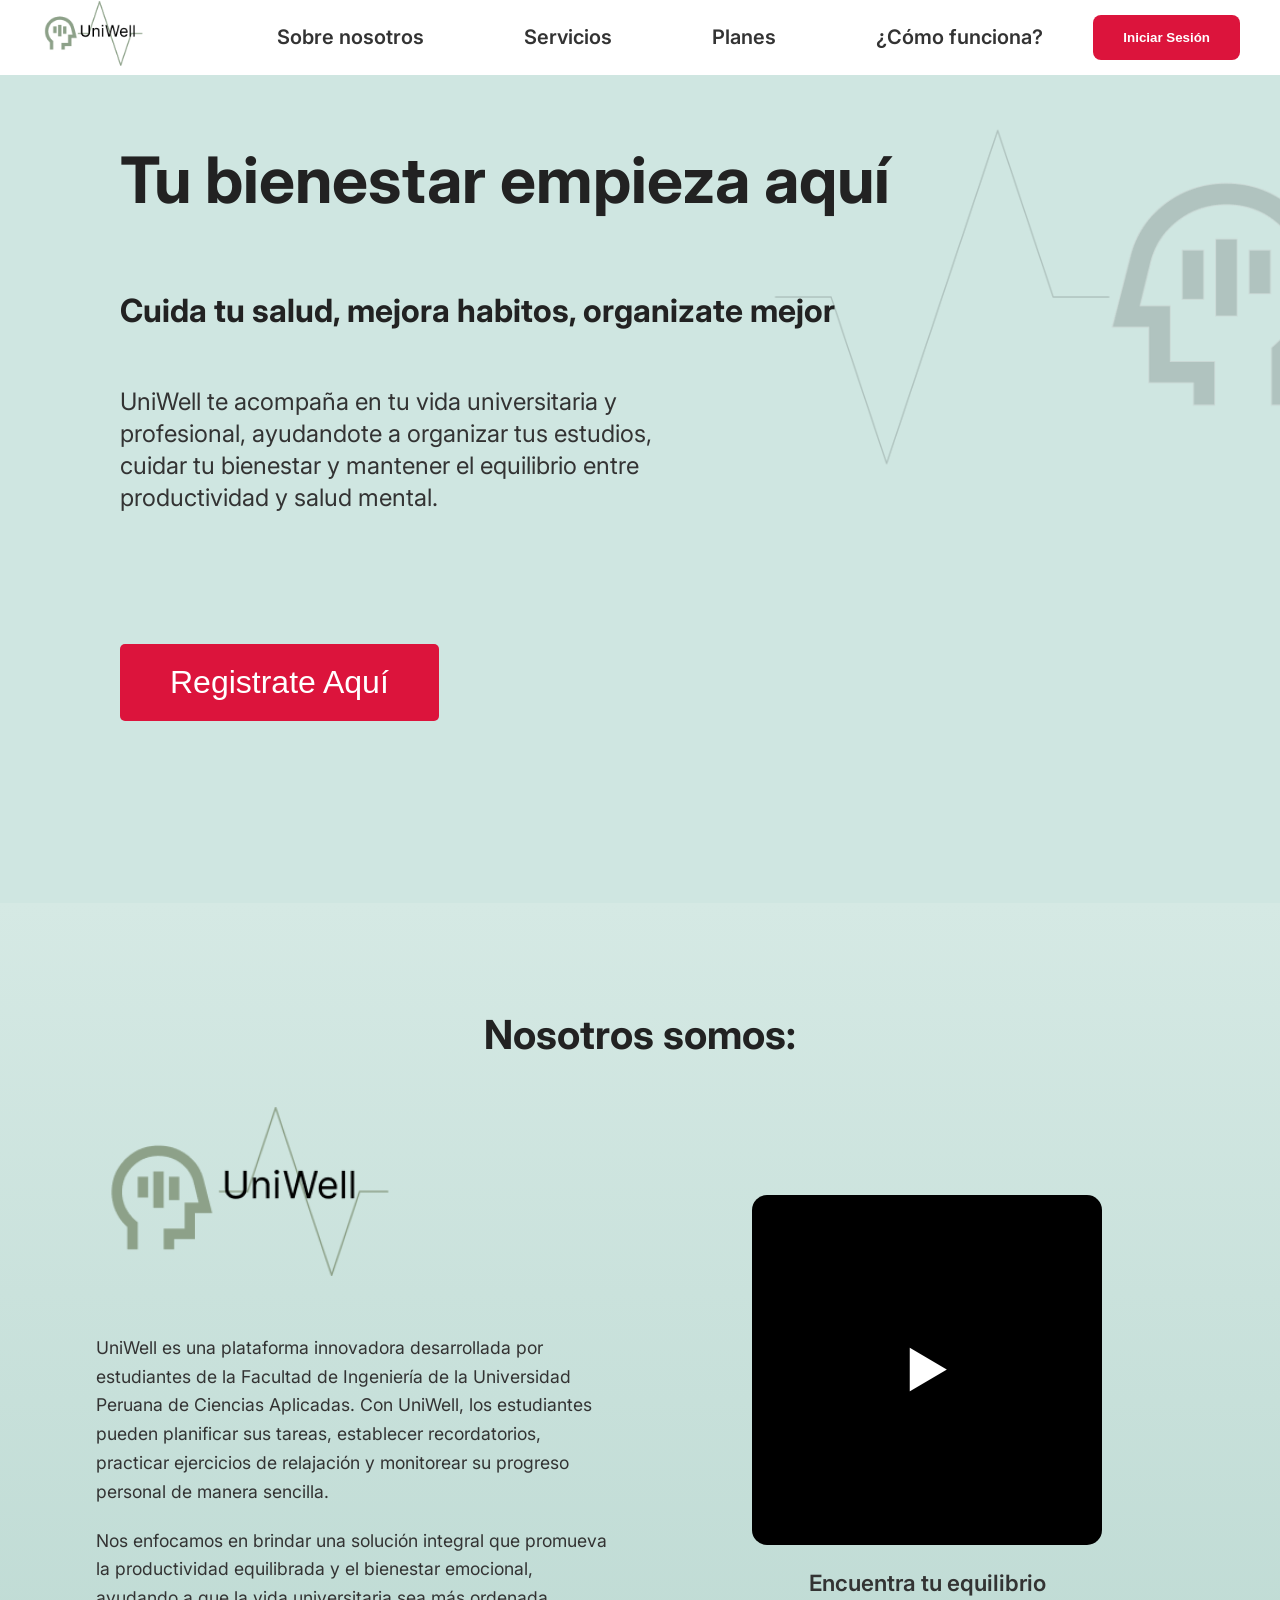
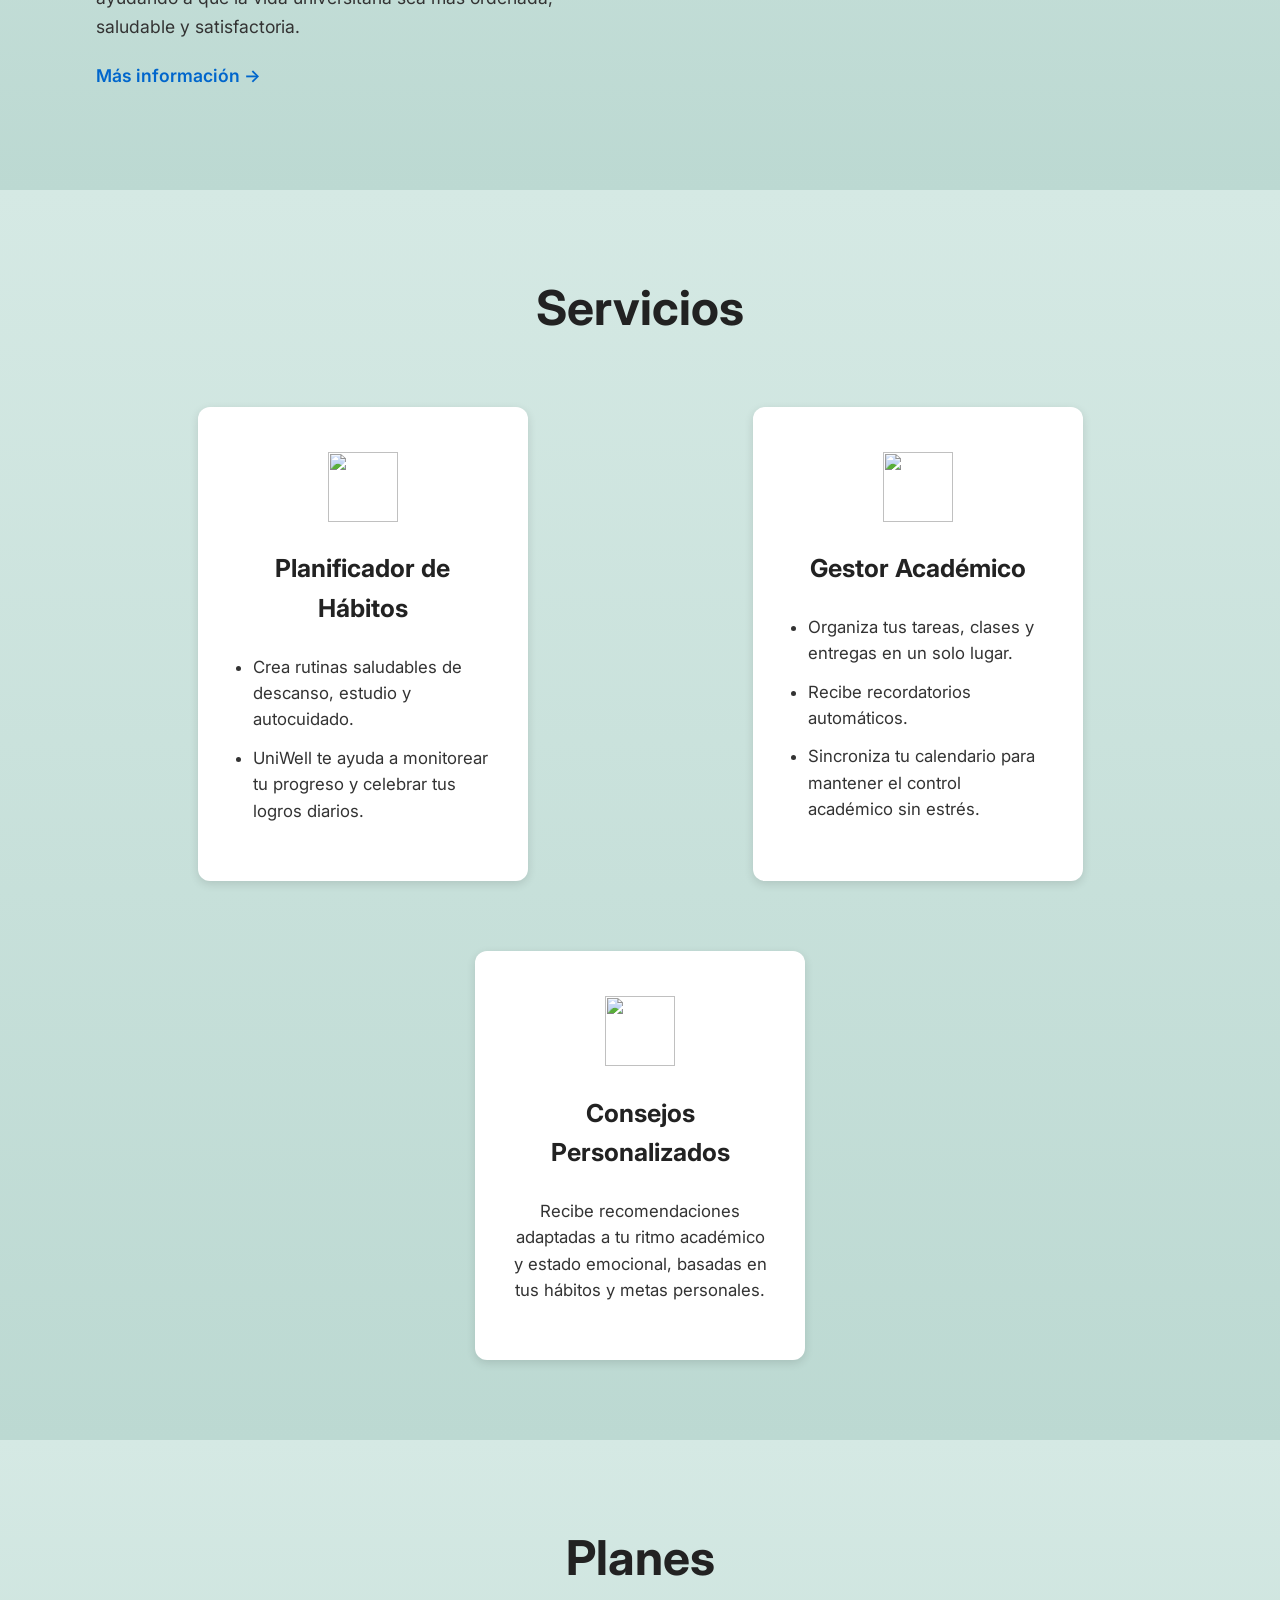
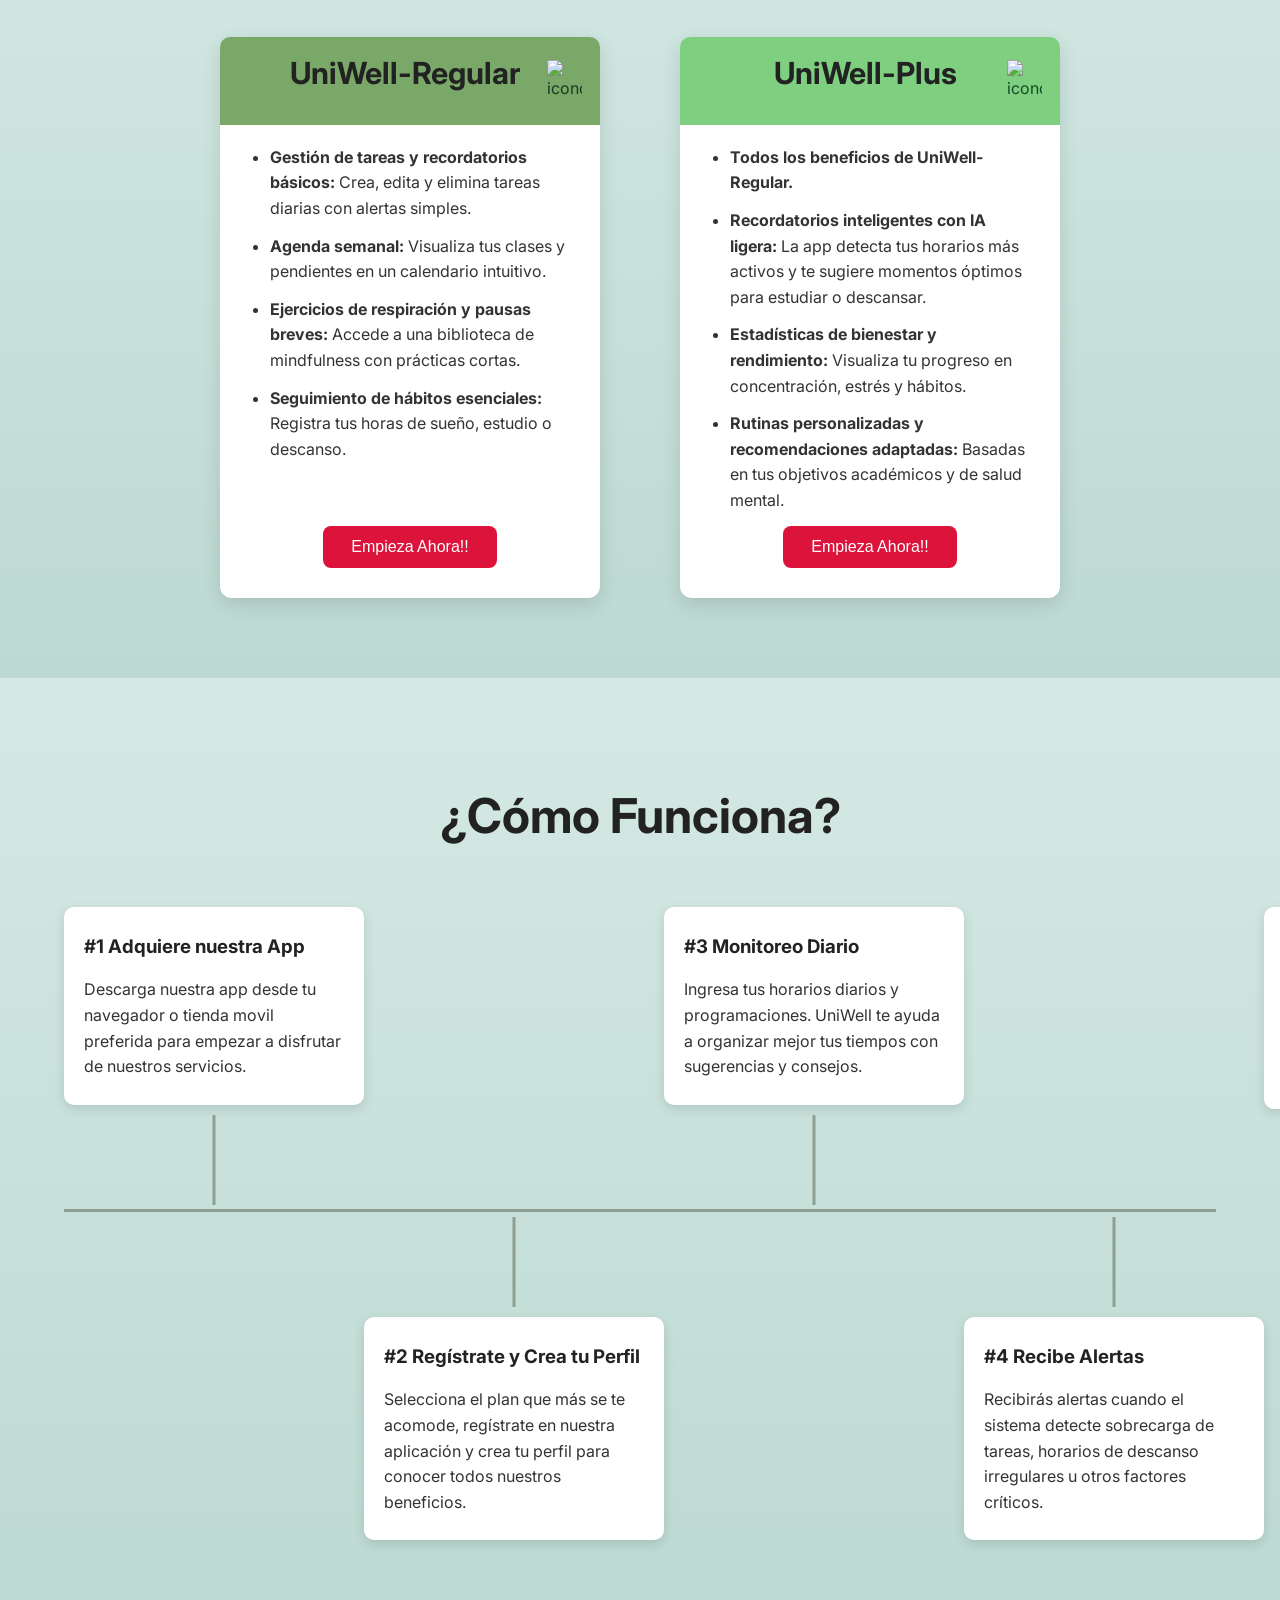
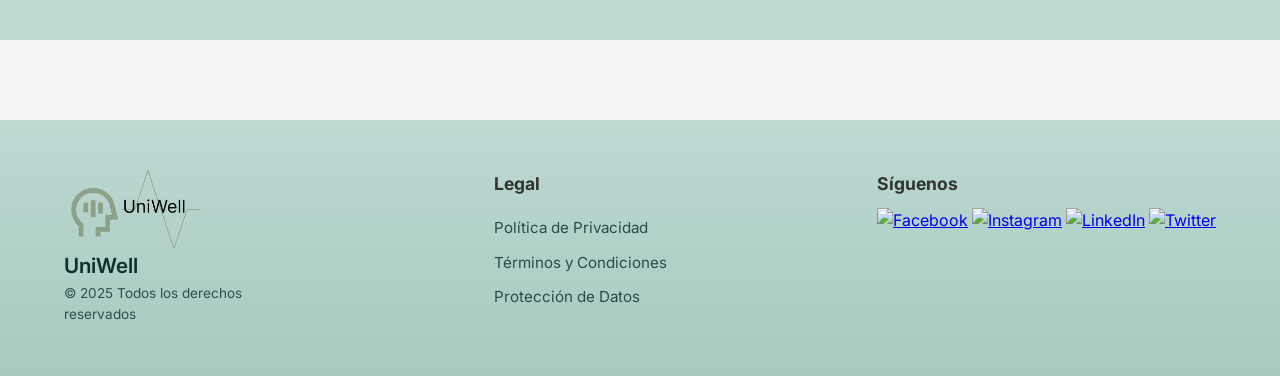
==== commit 95401bb0: "commit" ====
--- a/index.html
+++ b/index.html
@@ -71,7 +71,8 @@
 
     </section>
 
-    <!--Sobre nosotros-->
+  <!--Sobre nosotros-->
+
     <section class="nosotros" id="nosotros">
     <h2>Nosotros somos:</h2>
 
@@ -103,15 +104,17 @@
     </div>
     </section>
 
-
 <!--Servicios-->
-    <section class="servicios" id="servicios">
+
+<section class="servicios" id="servicios">
     <h2 class="serv-titulo">Servicios</h2>
 
     <div class="serv-contenedor">
 
-        <div class="serv-tarjeta">
-            <div class="icono">📅</div>
+        <div class="serv-seccion">
+            <div class="icono">
+                <img src="https://img.icons8.com/?size=512&id=23&format=png" class="icono-img">
+            </div>
             <h3>Planificador de Hábitos</h3>
             <ul>
                 <li>Crea rutinas saludables de descanso, estudio y autocuidado.</li>
@@ -119,8 +122,10 @@
             </ul>
         </div>
 
-        <div class="serv-tarjeta central">
-            <div class="icono">📚</div>
+        <div class="serv-seccion">
+            <div class="icono">
+                <img src="https://img.icons8.com/?size=512&id=72nVaLzg9k5q&format=png" class="icono-img">
+            </div>
             <h3>Gestor Académico</h3>
             <ul>
                 <li>Organiza tus tareas, clases y entregas en un solo lugar.</li>
@@ -129,11 +134,13 @@
             </ul>
         </div>
 
-        <div class="serv-tarjeta">
-            <div class="icono">💡</div>
+        <div class="serv-seccion">
+            <div class="icono">
+                <img src="https://img.icons8.com/?size=512&id=8RdWP7lJ6Rir&format=png" class="icono-img">
+            </div>
             <h3>Consejos Personalizados</h3>
-            <p>Recibe recomendaciones adaptadas a tu ritmo académico y estado emocional, basadas en tus hábitos y metas personales.</p>
-           
+            <p>Recibe recomendaciones adaptadas a tu ritmo académico y estado emocional,
+                basadas en tus hábitos y metas personales.</p>
         </div>
 
     </div>
@@ -149,7 +156,7 @@
     <div class="plan-tarjeta">
       <div class="plan-header plan-regular">
         <h3>UniWell-Regular</h3>
-        <img src="https://img.icons8.com/ios-filled/50/000000/task.png" alt="icono" class="plan-icon">
+        <img src="https://img.icons8.com/ios-filled/50/000000/task.png" alt="icono" class="plan-icono">
       </div>
 
       <ul>
@@ -176,7 +183,7 @@
     <div class="plan-tarjeta">
       <div class="plan-header plan-plus">
         <h3>UniWell-Plus</h3>
-        <img src="https://cdn-icons-png.flaticon.com/512/4149/4149677.png" alt="icono" class="plan-icon">
+        <img src="https://img.icons8.com/?size=512&id=KlAC5P1TnEXu&format=png" alt="icono" class="plan-icono">
       </div>
 
       <ul>
@@ -201,8 +208,8 @@
   </div>
 </section>
 
-
 <!--Como Funciona-->
+
 <section class="funciona" id="funciona">
     <h2 class="funciona-titulo">¿Cómo Funciona?</h2>
 
@@ -210,7 +217,6 @@
 
     <div class="funciona-contenedor">
 
-        <!-- Paso 1 -->
         <div class="funciona-item arriba">
             <div class="funciona-tarjeta">
                 <h3>#1 Adquiere nuestra App</h3>
@@ -218,7 +224,6 @@
             </div>
         </div>
 
-        <!-- Paso 2 -->
         <div class="funciona-item abajo">
             <div class="funciona-tarjeta">
                 <h3>#2 Regístrate y Crea tu Perfil</h3>
@@ -226,7 +231,6 @@
             </div>
         </div>
 
-        <!-- Paso 3 -->
         <div class="funciona-item arriba">
             <div class="funciona-tarjeta">
                 <h3>#3 Monitoreo Diario</h3>
@@ -234,7 +238,6 @@
             </div>
         </div>
 
-        <!-- Paso 4 -->
         <div class="funciona-item abajo">
             <div class="funciona-tarjeta">
                 <h3>#4 Recibe Alertas</h3>
@@ -242,7 +245,6 @@
             </div>
         </div>
 
-        <!-- Paso 5 -->
         <div class="funciona-item arriba">
             <div class="funciona-tarjeta">
                 <h3>#5 Cumple con tus Metas Diarias</h3>
--- a/assets/styles/styles.css
+++ b/assets/styles/styles.css
@@ -13,55 +13,100 @@
     line-height: 1.6;
 }
 
-
 h1, h2, h3 {
     margin-bottom: 15px;
     color: #222;
 }
 
-
 button {
-    background-color: #007BFF ;
+    background-color: #007BFF;
     color: #fff;
     border: none;
     padding: 10px 15px;
     cursor: pointer;
     border-radius: 5px;
 }
-
 button:hover {
     background-color: #0056b3;
 }
 
-.container {
-    max-width: 1200px;
-    margin: 0;
-    padding: 20px;
-    background-color: #fff;
-    box-shadow: 0 0 10px rgba(0, 0, 0, 0.1);
-    border-radius: 8px;
-}
+
+/*HEADER*/
 
 
 .header {
     display: flex;
-    flex-direction: row;
     align-items: center;
     justify-content: space-between;
-    color: black;
     padding: 1px 40px;
     position: sticky;
     top: 0;
     z-index: 1000;
-    background-color: white; 
-
+    background-color: white;
 }
 
 .header .logo {
     height: 65px;
-    width: auto;
     object-fit: contain;
 }
+
+.barra-navegacion {
+    flex: 1;
+    display: flex;
+    justify-content: end;
+    padding-right: 50px;
+}
+
+.elementos-navegacion {
+    display: flex;
+    list-style: none;
+    gap: 100px;
+}
+
+.elementos-navegacion li a {
+    position: relative;
+    color: #333;
+    font-weight: 600;
+    font-size: 20px;
+    text-decoration: none;
+    padding-bottom: 5px;
+    transition: color 0.3s ease;
+}
+
+.elementos-navegacion li a::after {
+    content: "";
+    position: absolute;
+    left: 0;
+    bottom: -20px;
+    width: 0;
+    height: 3px;
+    background-color: darkseagreen;
+    border-radius: 3px;
+    transition: width 0.3s ease;
+}
+.elementos-navegacion li a:hover {
+    color: darkseagreen;
+}
+.elementos-navegacion li a:hover::after {
+    width: 100%;
+}
+
+.boton-iniciosesion {
+    background-color: crimson;
+    color: #fff;
+    padding: 15px 30px;
+    border-radius: 8px;
+    font-weight: 600;
+    transition: 0.3s ease;
+}
+.boton-iniciosesion:hover {
+    background-color: brown;
+    transform: translateY(-2px);
+}
+
+
+/*NAV MÓVIL*/
+
 
 .hamburguesa {
     display: none;
@@ -69,13 +114,11 @@
     gap: 6px;
     cursor: pointer;
 }
-
 .hamburguesa span {
     width: 28px;
     height: 3px;
     background: #222;
     border-radius: 5px;
-    transition: all 0.3s ease;
 }
 
 .nav-movil {
@@ -87,150 +130,63 @@
     background: white;
     padding: 20px 0;
     box-shadow: 0 5px 10px rgba(0,0,0,0.1);
-    z-index: 900;
-    text-align: center;
-}
-
+    text-align: center;
+}
 .nav-movil ul {
     list-style: none;
     display: flex;
     flex-direction: column;
     gap: 25px;
 }
-
 .nav-movil a {
-    text-decoration: none;
     color: #222;
     font-size: 1.4rem;
     font-weight: 600;
-}
-
+    text-decoration: none;
+}
 .nav-activo {
     display: block;
 }
 
 
-
-.barra-navegacion {
-    flex: 1;
-    display: flex ;
-    justify-content: end;
-    padding-right: 50px;
-}
-
-
-.elementos-navegacion {
-    display: flex;
-    list-style: none;
-    gap: 100px;
-    margin: 0;
-    padding: 0;
-}
-
-.elementos-navegacion li a {
-    position: relative;
-    color: #333;
-    font-weight: 600;
-    font-size: 20px;
-    transition: color 0.3s ease;
-    text-decoration: none;
-    padding-bottom: 5px;
-}
-
-.elementos-navegacion li a::after {
-    content: "";
-    position: absolute;
-    left: 0;
-    bottom: -20px;
-    width: 0;
-    height: 3px;
-    background-color: darkseagreen;
-    transition: width 0.3s ease;
-    border-radius: 3px;
-}
-
-
-.elementos-navegacion li a:hover {
-    color: darkseagreen;
-}
-
-.elementos-navegacion li a:hover::after {
-    width: 100%;
-}
-
-.boton-iniciosesion {
-    background-color: crimson;
-    color: #fff;
-    border: none;
-    padding: 15px 30px;
-    cursor: pointer;
-    border-radius: 8px;
-    font-weight:600;
-    font-size: 15px;
-    transition: background-color 0.3s ease, transform 0.2s ease;
-    display: flex;
-    align-items: center;
-}
-
-.boton-iniciosesion:hover {
-    background-color: brown;
-    transform: translateY(-2px);
-}
-
-
-/*MENU PRINCIPAL*/
+/*MENÚ PRINCIPAL*/
+
 
 .menu-principal {
     display: flex;
+    justify-content: space-between;
     align-items: flex-start;
-    justify-content: space-between;
     background: #cfe6e1;
-    padding:  0 120px;
+    padding: 0 120px;
     min-height: 92vh;
 }
 
-.contenido-principal{
+.contenido-principal {
     max-width: 600px;
 }
-
 .contenido-principal h1 {
     font-size: 4rem;
-    font-weight: 600;
-    color: #111;
+    margin: 70px 0;
     line-height: 1.1;
     white-space: nowrap;
-    margin: 70px 0;
-}
-
-.contenido-principal h3{
+}
+.contenido-principal h3 {
     font-size: 2rem;
-    color: #222;
     margin-bottom: 50px;
-    line-height: 1.1;
     white-space: nowrap;
 }
-
-.contenido-principal p{
+.contenido-principal p {
     font-size: 1.5rem;
-    color: #222;
+    margin: 50px 0;
     line-height: 2rem;
-    margin: 50px 0;
-}
-
+}
 
 .boton-registrarse {
     background-color: crimson;
-    color: white;
-    border: none;
     padding: 20px 50px;
     font-size: 2rem;
-    font-weight: bold;
-    border-radius: 10px;
-    cursor: pointer;
-    transition: all 0.3s ease;
     margin-top: 80px;
 }
-
 .boton-registrarse:hover {
     background-color: brown;
     transform: translateY(-3px);
@@ -238,12 +194,12 @@
 
 .imagen-principal img {
     width: 50vw;
-    height: auto;
     opacity: 0.8;
 }
 
 
 /*SOBRE NOSOTROS*/
+
 
 .nosotros {
     padding: 100px 0;
@@ -253,9 +209,7 @@
 
 .nosotros h2 {
     font-size: 2.5rem;
-    font-weight: 600;
     margin-bottom: 40px;
-    color: #222;
 }
 
 .nosotros .contenido {
@@ -280,26 +234,19 @@
 .nosotros .texto p {
     font-size: 1.1rem;
     line-height: 1.8rem;
-    color: #333;
     margin-bottom: 20px;
 }
 
 .mas-info {
     font-size: 1.1rem;
+    font-weight: 600;
     color: #0066cc;
     text-decoration: none;
-    font-weight: 600;
-    display: inline-flex;
-    align-items: center;
-    gap: 8px;
-    transition: 0.3s ease;
-}
-
+}
 .mas-info:hover {
     color: #004b99;
     transform: translateX(4px);
 }
-
 
 .video {
     flex: 1;
@@ -316,17 +263,17 @@
     justify-content: center;
     font-size: 3rem;
     color: white;
-    margin: 0 auto 20px auto;
-    cursor: pointer;
+    margin: 0 auto 20px;
 }
 
 .equilibrio {
     font-size: 1.4rem;
     font-weight: 600;
-    color: #333;
-}
+}
+
 
 /*SERVICIOS*/
+
 
 .servicios {
     padding: 80px 0;
@@ -336,76 +283,74 @@
 
 .serv-titulo {
     font-size: 3rem;
+    font-weight: 700;
     margin-bottom: 60px;
-    color: #111;
 }
 
 .serv-contenedor {
     display: flex;
-    justify-content: space-between;
-    align-items: stretch;
-    gap: 50px;
+    justify-content: space-around;
+    flex-wrap: wrap;
     padding: 0 120px;
-}
-
-
-.serv-tarjeta {
-    flex: 1;
-    max-width: 380px;      
-    min-height: 330px;     
-    background: white;
+    gap: 70px;
+}
+
+.serv-seccion {
+    background: #fff;
+    width: 330px;
     padding: 45px 35px;
     border-radius: 12px;
-    box-shadow: 0 4px 12px rgba(0,0,0,0.12);
-    text-align: center;
-    display: flex;
-    flex-direction: column;
-    justify-content: flex-start;
-    transition: transform 0.3s ease;
-}
-
-.serv-tarjeta:hover {
-    transform: translateY(-5px);
+    text-align: center;
+    box-shadow: 0 3px 10px rgba(0,0,0,0.12);
     cursor: pointer;
-}
-
-.serv-tarjeta h3 {
-    font-size: 1.7rem;
-    margin-top: 20px;
-    margin-bottom: 25px;
-    color: #222;
-}
-
-.serv-tarjeta ul {
-    font-size: 1.2rem;
-    line-height: 1.9rem;
-    margin-top: 10px;
+    transition: 0.35s ease-in-out;
+}
+
+.icono-img {
+    width: 70px;
+    height: 70px;
+    transition: 0.3s;
+}
+
+.serv-seccion h3 {
+    font-size: 1.55rem;
+    margin: 20px 0 25px;
+}
+
+.serv-seccion ul {
     padding-left: 20px;
     text-align: left;
 }
-
-.central {
+.serv-seccion li,
+.serv-seccion p {
+    font-size: 1.05rem;
+    line-height: 1.65rem;
+    margin-bottom: 12px;
+}
+
+.serv-seccion:hover {
+    transform: scale(1.08);
     background: #8ea897;
+    color: #fff;
+    box-shadow: 0 6px 20px rgba(0,0,0,0.22);
+}
+.serv-seccion:hover h3,
+.serv-seccion:hover li,
+.serv-seccion:hover p {
     color: white;
 }
-
-.central h3,
-.central ul li {
-    color: white;
-}
-
-.icono {
-    font-size: 3rem;
-    margin-bottom: 15px;
+.serv-seccion:hover .icono-img {
+    transform: scale(1.12);
 }
 
 
 /*PLANES*/
 
+
 .planes {
+    padding: 80px 0;
+    text-align: center;
     background: linear-gradient(180deg, #d5e9e4, #bcd9d2);
-    padding: 80px 0;
-    text-align: center;
 }
 
 .planes-titulo {
@@ -416,20 +361,19 @@
 .planes-contenedor {
     display: flex;
     justify-content: center;
+    flex-wrap: wrap;
     gap: 80px;
-    flex-wrap: wrap;
-}
-
+}
 
 .plan-tarjeta {
     width: 380px;
+    text-align: left;
     background: #fff;
     border-radius: 12px;
     padding: 25px 30px;
+    display: flex;
+    flex-direction: column;
     box-shadow: 0 6px 20px rgba(0,0,0,0.12);
-    text-align: left;
-    display: flex;
-    flex-direction: column;    
 }
 
 .plan-header {
@@ -440,61 +384,52 @@
     border-radius: 10px 10px 0 0;
     margin: -25px -30px 20px -30px;
 }
-
 .plan-header h3 {
-    font-size: 1.9rem;    
-    font-weight: 600;
-    margin: 0;
-    flex: 1;               
-    text-align: center;     
-    padding-left: 25px;   
+    flex: 1;
+    text-align: center;
+    font-size: 1.9rem;
+    padding-left: 25px;
 }
 
 .plan-regular {
     background: #7aa868;
     color: #1a3b22;
 }
-
 .plan-plus {
     background: #7ecf80;
     color: #134c25;
 }
 
-.plan-icon {
+.plan-icono {
     width: 35px;
-    height: 35px;
-}
-
+}
 
 .plan-tarjeta ul {
     padding-left: 20px;
 }
-
-.plan-tarjeta ul li {
+.plan-tarjeta li {
     margin-bottom: 12px;
-    line-height: 1.45rem;
-    font-size: 0.95rem;
-}
-
+}
+
+/* Botón */
 .plan-boton {
     background: crimson;
-    color: white;
+    color: #fff;
     border: none;
+    border-radius: 8px;
     padding: 12px 28px;
-    border-radius: 8px;
-    margin: 20px auto 25px;;
+    margin: auto auto 5px auto;
     cursor: pointer;
+    transition: 0.2s;
     font-size: 1rem;
-    transition: 0.2s ease-in-out;
-}
-
+}
 .plan-boton:hover {
     background: #d96a6b;
 }
 
 
-
-/*COMO FUNCIONA*/
+/*CÓMO FUNCIONA*/
+
 
 .funciona {
     padding: 100px 0;
@@ -521,6 +456,10 @@
     align-items: flex-start;
     width: 90%;
     margin: 0 auto;
+}
+
+.funciona-item {
+    position: relative;
 }
 
 .funciona-tarjeta {
@@ -532,14 +471,10 @@
     text-align: left;
 }
 
-.funciona-item {
-    position: relative;
-}
-
 .funciona-item.arriba {
     transform: translateY(-350px);
-    margin-bottom: 0;
-}
+}
+
 .funciona-item.arriba::after {
     content: "";
     position: absolute;
@@ -554,6 +489,7 @@
 .funciona-item.abajo {
     margin-top: 60px;
 }
+
 .funciona-item.abajo::before {
     content: "";
     position: absolute;
@@ -566,7 +502,10 @@
 }
 
 
-/*-FOOTER-*/
+
+/*FOOTER*/
+
+
 #footer {
     background: linear-gradient(180deg, #bcd9d2, #a8c9c0);
     padding: 50px 0;
@@ -576,13 +515,12 @@
 .footer {
     width: 90%;
     max-width: 1400px;
-    margin: 0 auto;
+    margin: auto;
 }
 
 .footer-container {
     display: flex;
     justify-content: space-between;
-    align-items: flex-start;
     gap: 40px;
     flex-wrap: wrap;
 }
@@ -590,13 +528,10 @@
 .footer-brand {
     display: flex;
     flex-direction: column;
-    gap: 8px;
     max-width: 220px;
 }
-
 .footer-logo {
     width: 140px;
-    margin-bottom: 10px;
 }
 
 .footer-brand p {
@@ -604,7 +539,6 @@
     font-weight: 600;
     color: #0f2f2d;
 }
-
 .footer-brand small {
     font-size: 0.85rem;
     color: #2f4f4a;
@@ -615,226 +549,92 @@
     flex-direction: column;
     gap: 10px;
 }
-
 .footer-links h4 {
     font-size: 1.1rem;
-    color: #0f2f2d;
     margin-bottom: 8px;
 }
-
 .footer-links a {
     font-size: 0.95rem;
+    color: #254e47;
     text-decoration: none;
-    color: #254e47;
     transition: 0.2s;
 }
-
 .footer-links a:hover {
+    text-decoration: underline;
     color: #0a2a27;
-    text-decoration: underline;
 }
 
 .footer-social h4 {
     font-size: 1.1rem;
-    color: #0f2f2d;
     margin-bottom: 10px;
 }
-
-.footer-social a {
-    margin-right: 10px;
-}
-
 .social-icon {
     width: 32px;
     height: 32px;
-    object-fit: contain;
-    transition: transform 0.2s ease;
-}
-
+    transition: transform 0.2s;
+}
 .social-icon:hover {
     transform: scale(1.1);
 }
 
 
-
-
-
-/*  RESPONSIVE  */
+/*RESPONSIVE*/
+
+
 @media (max-width: 1100px) {
+
+    .barra-navegacion,
+    .boton-iniciosesion {
+        display: none;
+    }
+    .hamburguesa {
+        display: flex;
+    }
 
     .menu-principal {
         flex-direction: column;
         text-align: center;
         padding: 40px 20px;
     }
-
-    .contenido-principal h1 {
-        font-size: 3rem;
-        white-space: normal;
-    }
-
-    .contenido-principal h3 {
-        font-size: 1.5rem;
-        white-space: normal;
-    }
-
-    .contenido-principal p {
-        font-size: 1.2rem;
-        line-height: 1.6rem;
-        margin-top: 20px;
-    }
-
     .imagen-principal img {
         width: 80%;
         margin-top: 40px;
     }
 
-    .barra-navegacion {
-        display: none;
-    }
-
-    .boton-iniciosesion {
-        display: none;
-    }
-
-    .hamburguesa {
-        display: flex;
-    }
-}
-
-@media (max-width: 768px) {
-    .serv-contenedor {
-        flex-direction: column;
-        padding: 0 30px;
-    }
-
-    .serv-tarjeta {
-        max-width: 100%;
-        width: 95%;
-    }
-}
-
-@media (max-width: 480px) {
-
-    .contenido-principal h1 {
-        font-size: 2.2rem;
-    }
-
-    .contenido-principal h3 {
-        font-size: 1.3rem;
-    }
-
-    .boton-registrarse {
-        font-size: 1.4rem;
-        padding: 15px 30px;
-    }
-
-    .icono {
-        font-size: 2.4rem;
-    }
-
-    .serv-tarjeta {
-        padding: 35px 25px;
-        min-height: 280px;
-    }
-}
-@media (max-width: 1100px) {
-    .funciona-contenedor {
-        flex-direction: column;
-        gap: 90px;
-        padding: 0 20px;
-    }
-
-    .funciona-tarjeta {
-        width: 90%;
-        max-width: 450px;
-        text-align: center;
-    }
-
-    .funciona-item.arriba::after,
-    .funciona-item.abajo::before {
-        height: 40px;
-    }
-}
-
-@media (max-width: 480px) {
-    .funciona-tarjeta {
-        width: 95%;
-        padding: 20px;
-    }
-
-    .funciona-tarjeta h3 {
-        font-size: 1rem;
-    }
-
-    .funciona-tarjeta p {
-        font-size: 0.9rem;
-    }
-}
-
-@media (max-width: 1000px) {
     .nosotros .contenido {
         flex-direction: column;
         text-align: center;
     }
 
-    .nosotros .texto {
-        text-align: center;
-    }
-
-    .video-box {
-        width: 300px;
-        height: 300px;
-    }
-}
-
-@media (max-width: 500px) {
-    .video-box {
-        width: 240px;
-        height: 240px;
-        font-size: 2.3rem;
-    }
-
-    .nosotros h2 {
-        font-size: 2rem;
-    }
-}
-
-
-@media (max-width: 900px) {
-    .footer-container {
-        text-align: center;
-        justify-content: center;
-    }
-
-    .footer-brand,
-    .footer-links,
-    .footer-social {
+    .funciona-contenedor {
+        flex-direction: column;
         align-items: center;
-    }
-
-    .footer-brand {
-        max-width: 100%;
-    }
-}
-
-@media (max-width: 500px) {
-    #footer {
-        padding: 40px 20px;
-    }
-
-    .social-icon {
-        width: 28px;
-    }
-}
-
-@media (max-width: 900px) {
-  .planes-contenedor {
-      gap: 40px;
-  }
-
-  .plan-card {
-      width: 90%;
-      max-width: 380px;
-  }
-}
+        gap: 70px;
+    }
+}
+
+@media (max-width: 480px) {
+
+    .contenido-principal h1 {
+        font-size: 2.2rem;
+    }
+    .contenido-principal h3 {
+        font-size: 1.3rem;
+    }
+
+    .serv-contenedor {
+        padding: 0 20px;
+    }
+    .serv-seccion {
+        width: 95%;
+    }
+
+    .plan-tarjeta {
+        width: 95%;
+        padding: 20px;
+    }
+
+    .funciona-tarjeta {
+        width: 95%;
+    }
+}
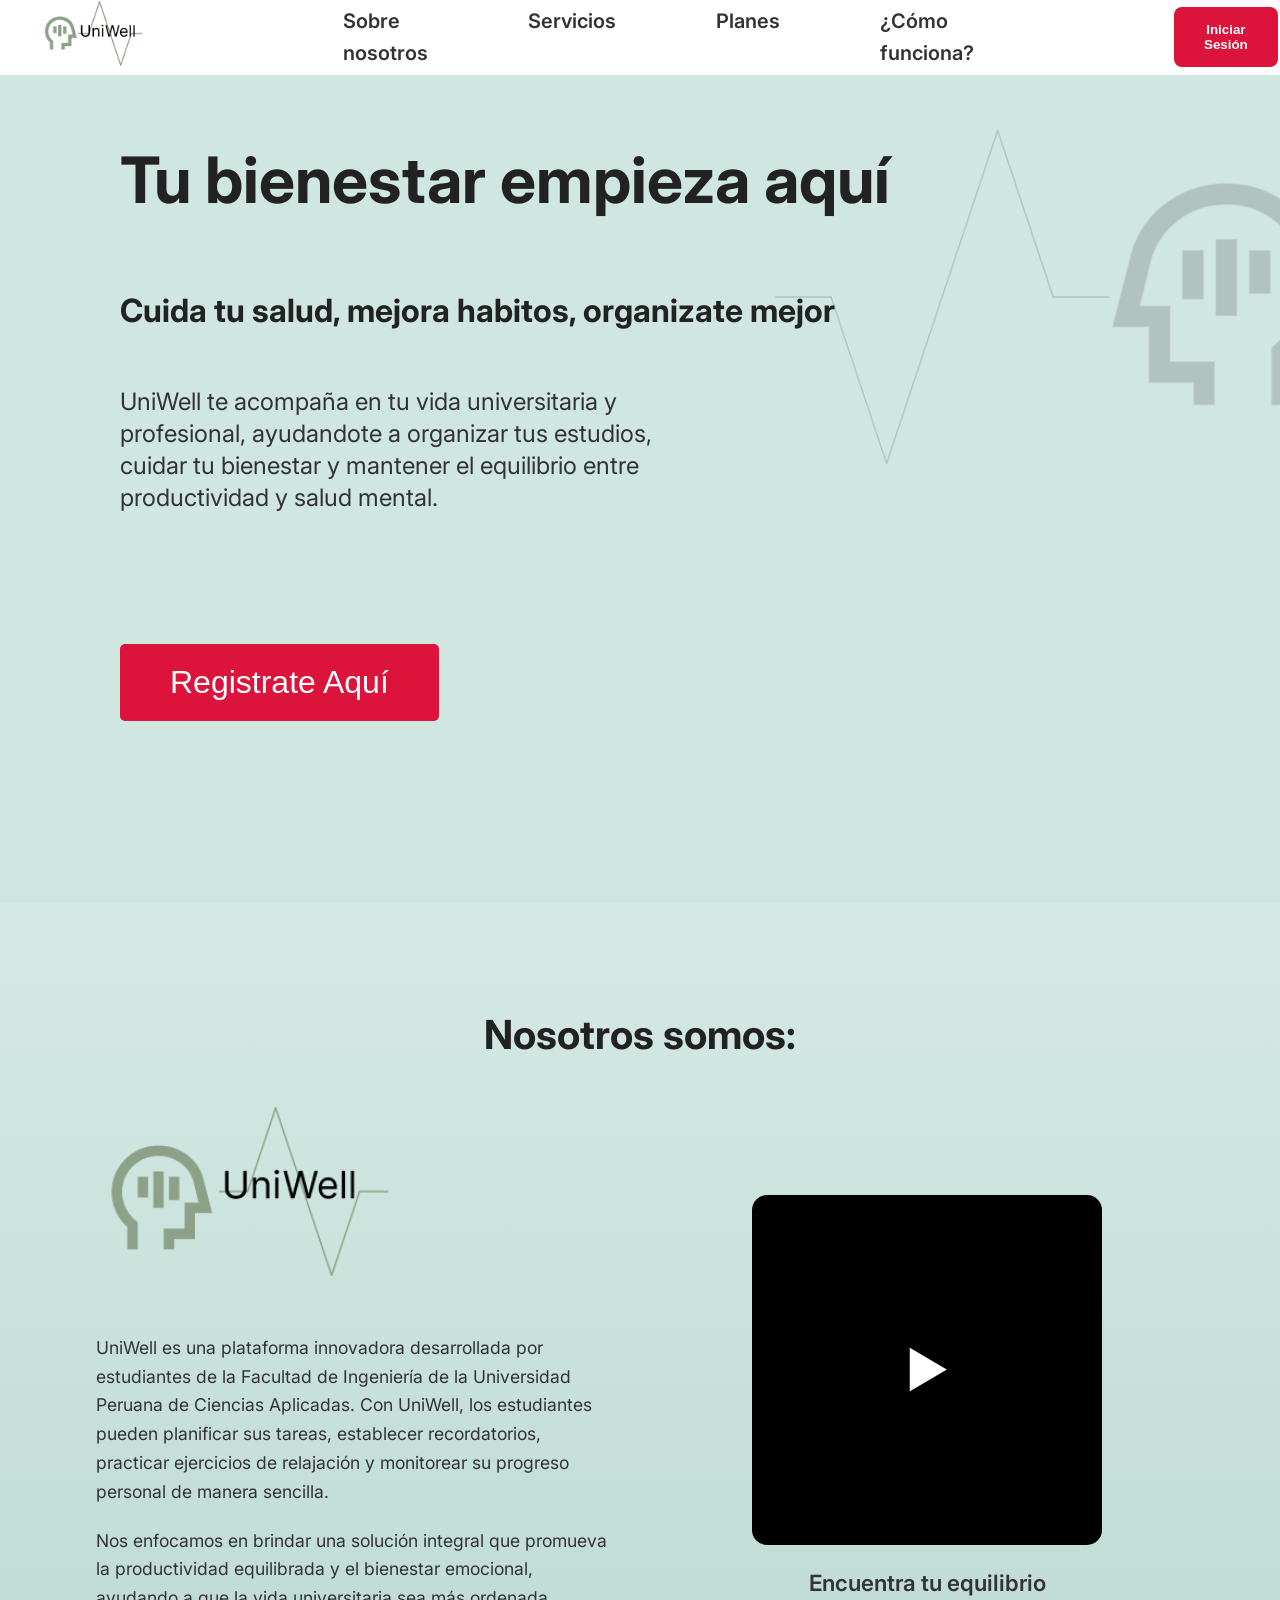
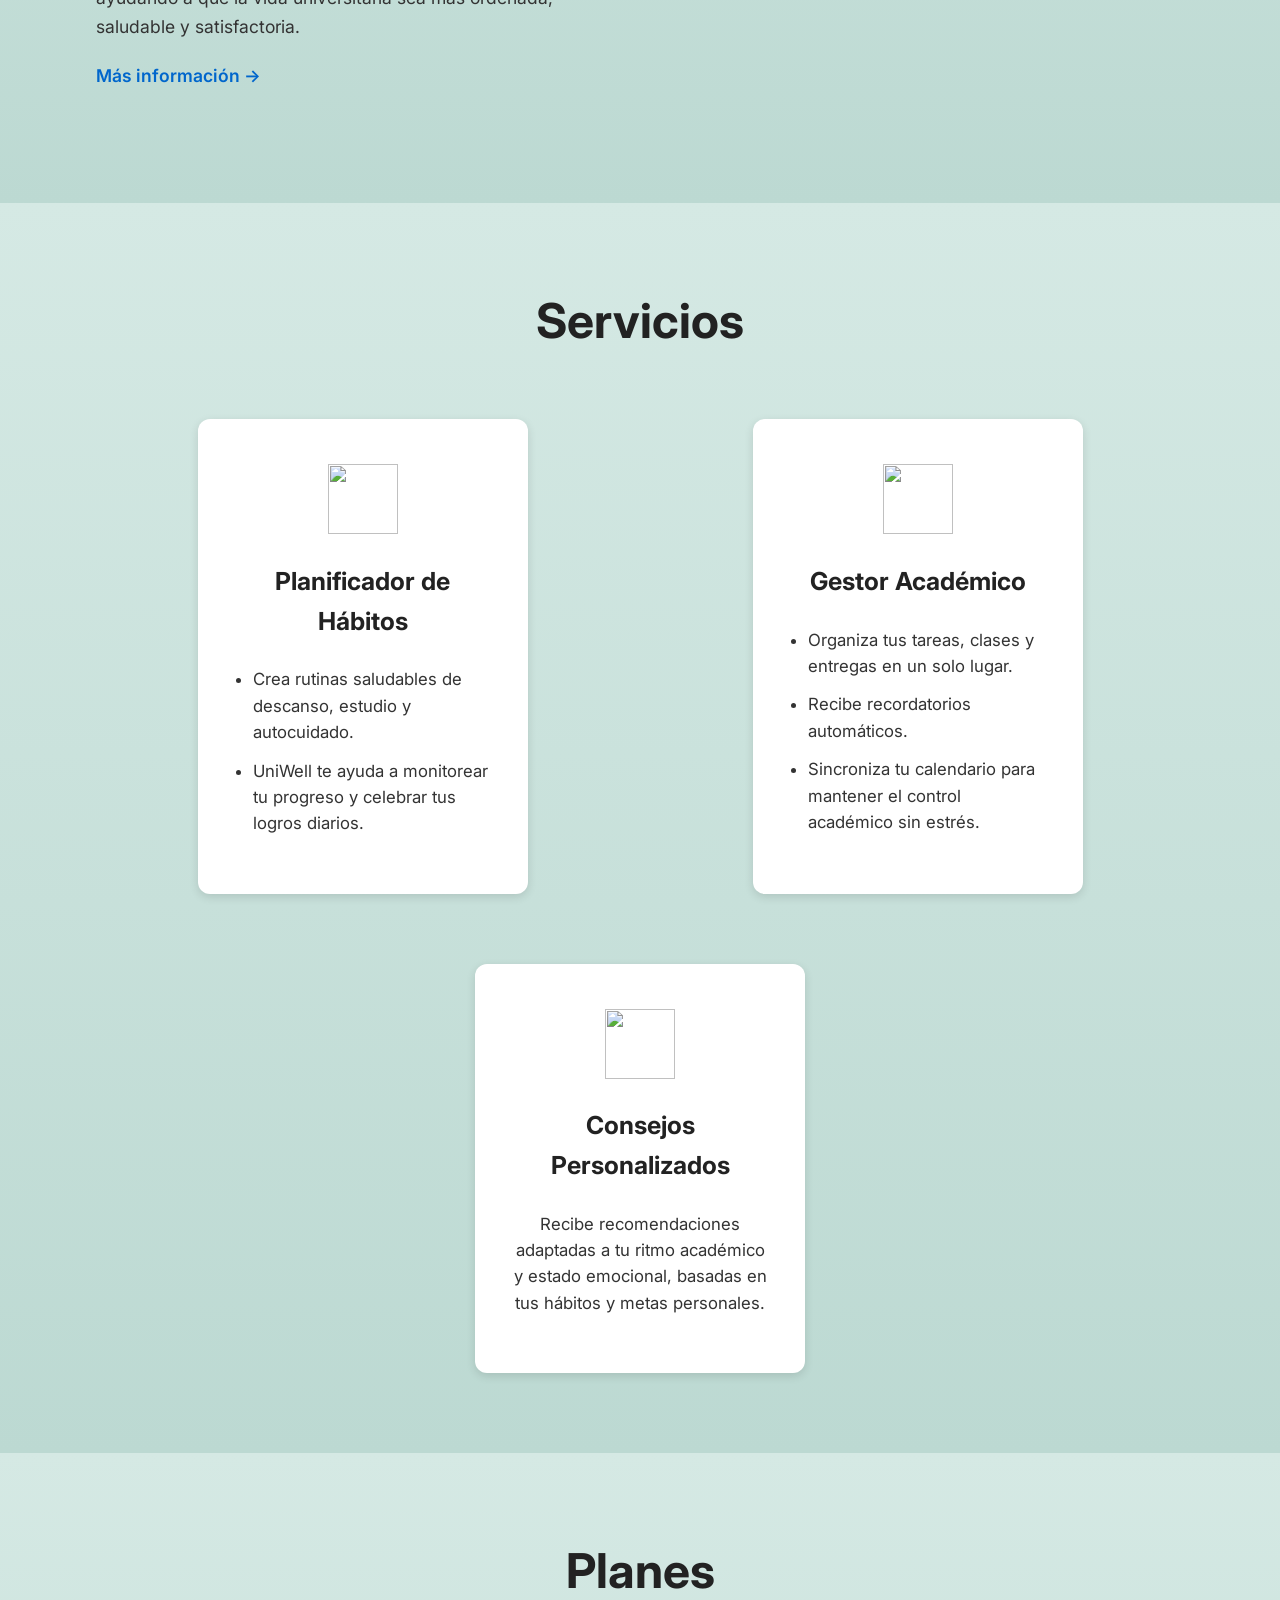
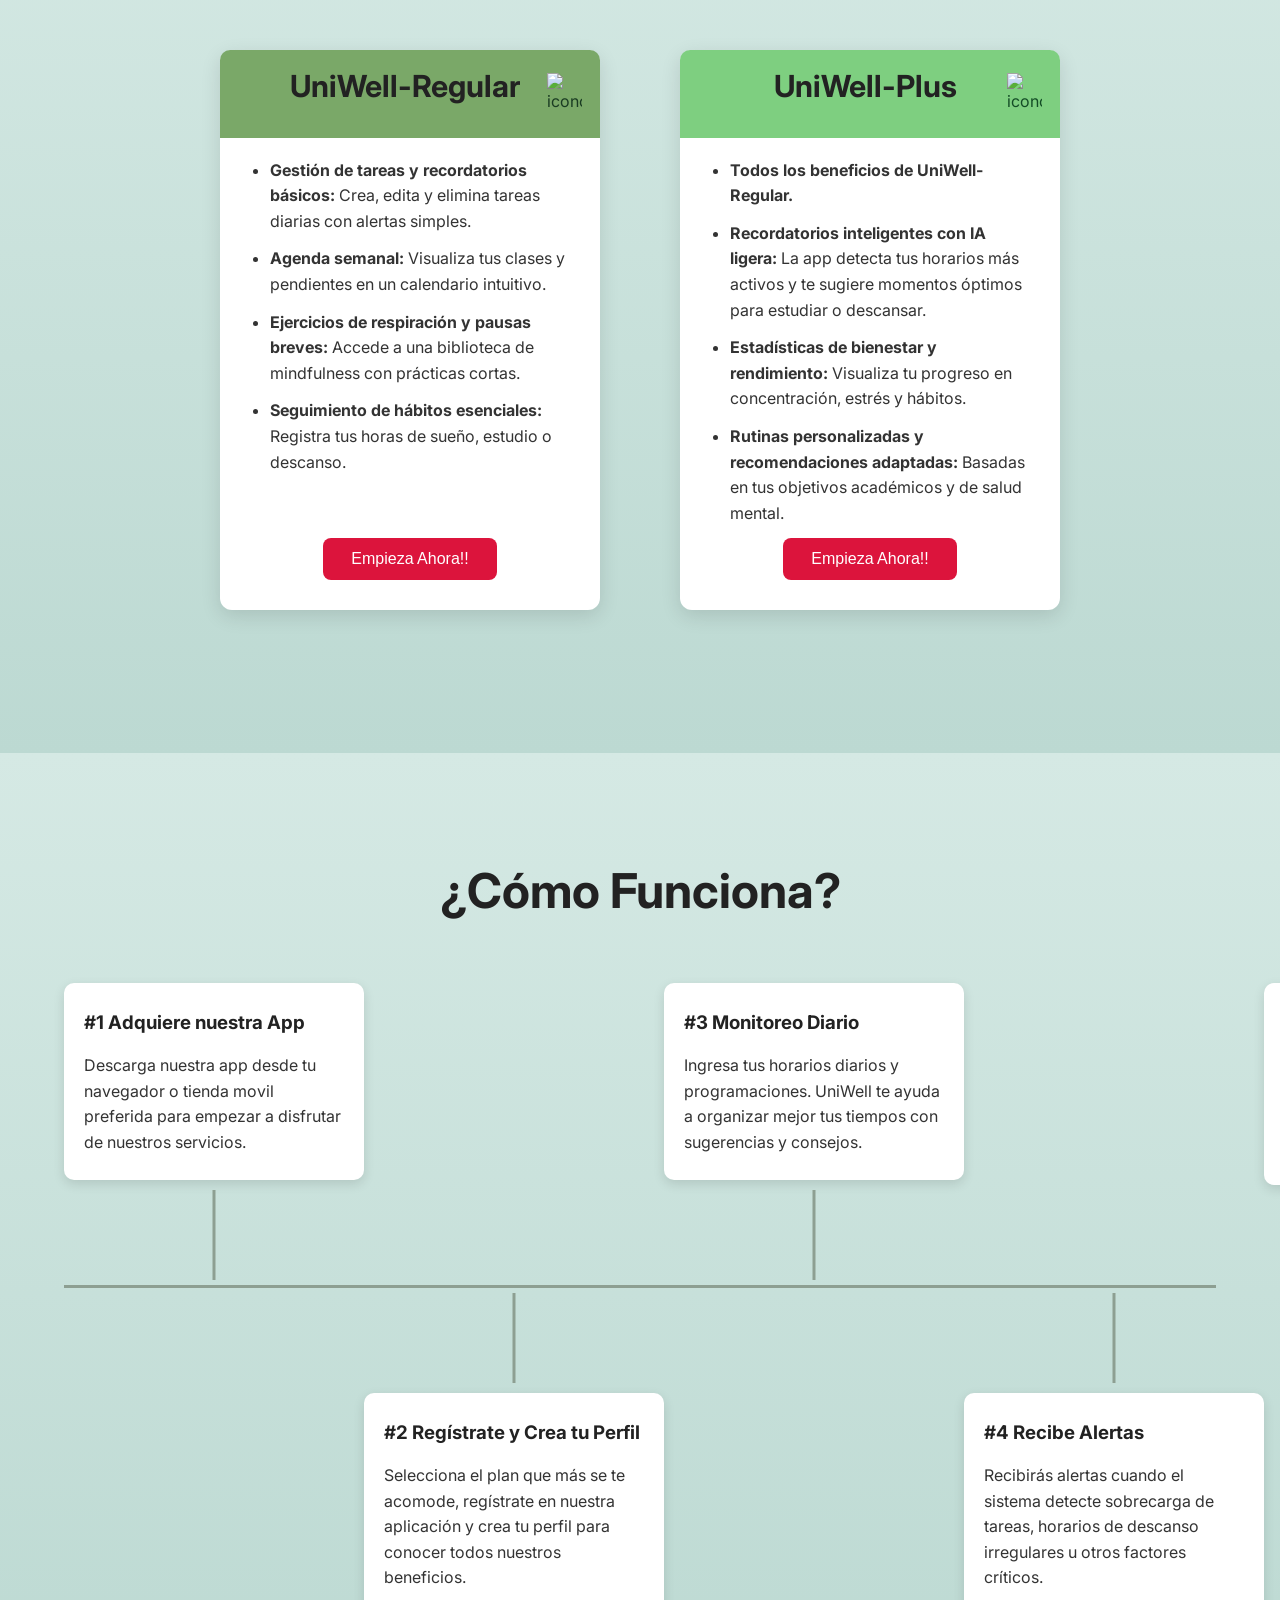
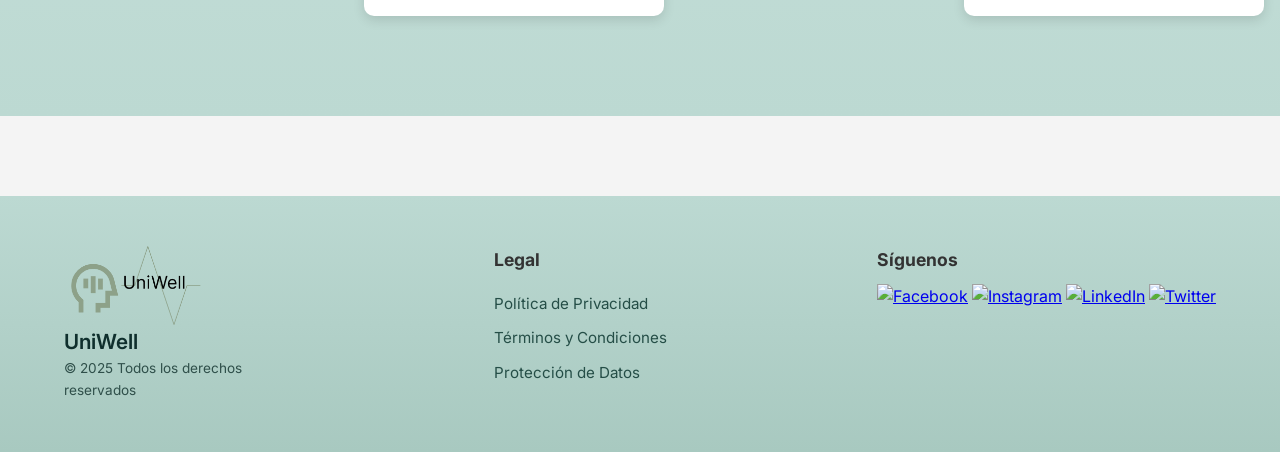
==== commit 88a6f950: "commit" ====
--- a/index.html
+++ b/index.html
@@ -44,7 +44,7 @@
         <ul>
             <li><a href="#nosotros">Sobre nosotros</a></li>
             <li><a href="#servicios">Servicios</a></li>
-            <li><a href="#">Planes</a></li>
+            <li><a href="#planes">Planes</a></li>
             <li><a href="#funciona">¿Cómo funciona?</a></li>
         </ul>
     </nav>
@@ -112,6 +112,7 @@
     <div class="serv-contenedor">
 
         <div class="serv-seccion">
+           <a href="planificador.html" class="serv-link">
             <div class="icono">
                 <img src="https://img.icons8.com/?size=512&id=23&format=png" class="icono-img">
             </div>
@@ -120,9 +121,11 @@
                 <li>Crea rutinas saludables de descanso, estudio y autocuidado.</li>
                 <li>UniWell te ayuda a monitorear tu progreso y celebrar tus logros diarios.</li>
             </ul>
+            </a>
         </div>
 
         <div class="serv-seccion">
+          <a href="gestor.html" class="serv-link">
             <div class="icono">
                 <img src="https://img.icons8.com/?size=512&id=72nVaLzg9k5q&format=png" class="icono-img">
             </div>
@@ -132,15 +135,18 @@
                 <li>Recibe recordatorios automáticos.</li>
                 <li>Sincroniza tu calendario para mantener el control académico sin estrés.</li>
             </ul>
+            </a>
         </div>
 
         <div class="serv-seccion">
+          <a href="consejos.html" class="serv-link">
             <div class="icono">
                 <img src="https://img.icons8.com/?size=512&id=8RdWP7lJ6Rir&format=png" class="icono-img">
             </div>
             <h3>Consejos Personalizados</h3>
             <p>Recibe recomendaciones adaptadas a tu ritmo académico y estado emocional,
                 basadas en tus hábitos y metas personales.</p>
+            </a>
         </div>
 
     </div>
--- a/assets/styles/styles.css
+++ b/assets/styles/styles.css
@@ -11,6 +11,7 @@
     background-color: #f4f4f4;
     color: #333;
     line-height: 1.6;
+    
 }
 
 h1, h2, h3 {
@@ -53,8 +54,8 @@
 .barra-navegacion {
     flex: 1;
     display: flex;
-    justify-content: end;
-    padding-right: 50px;
+    justify-content: center;
+    padding: 0 200px;
 }
 
 .elementos-navegacion {
@@ -104,6 +105,17 @@
     transform: translateY(-2px);
 }
 
+.user-icon {
+    width: 40px;
+    height: 40px;
+    cursor: pointer;
+    object-fit: contain;
+    transition: transform 0.2s ease;
+}
+
+.user-icon:hover {
+    transform: scale(1.1);
+}
 
 /*NAV MÓVIL*/
 
@@ -205,6 +217,7 @@
     padding: 100px 0;
     background: linear-gradient(180deg, #d5e9e4, #bcd9d2);
     text-align: center;
+    min-height: 100vh;
 }
 
 .nosotros h2 {
@@ -279,6 +292,7 @@
     padding: 80px 0;
     text-align: center;
     background: linear-gradient(180deg, #d5e9e4, #bcd9d2);
+    min-height: 100vh;
 }
 
 .serv-titulo {
@@ -334,15 +348,23 @@
     color: #fff;
     box-shadow: 0 6px 20px rgba(0,0,0,0.22);
 }
+
 .serv-seccion:hover h3,
 .serv-seccion:hover li,
 .serv-seccion:hover p {
     color: white;
 }
+
 .serv-seccion:hover .icono-img {
     transform: scale(1.12);
 }
 
+.serv-link {
+    text-decoration: none;
+    color: inherit;
+    display: block;
+}
+
 
 /*PLANES*/
 
@@ -351,6 +373,7 @@
     padding: 80px 0;
     text-align: center;
     background: linear-gradient(180deg, #d5e9e4, #bcd9d2);
+    min-height: 100vh;
 }
 
 .planes-titulo {
@@ -411,7 +434,6 @@
     margin-bottom: 12px;
 }
 
-/* Botón */
 .plan-boton {
     background: crimson;
     color: #fff;
@@ -435,6 +457,7 @@
     padding: 100px 0;
     background: linear-gradient(180deg, #d5e9e4, #bcd9d2);
     text-align: center;
+    min-height: 100vh;
 }
 
 .funciona-titulo {
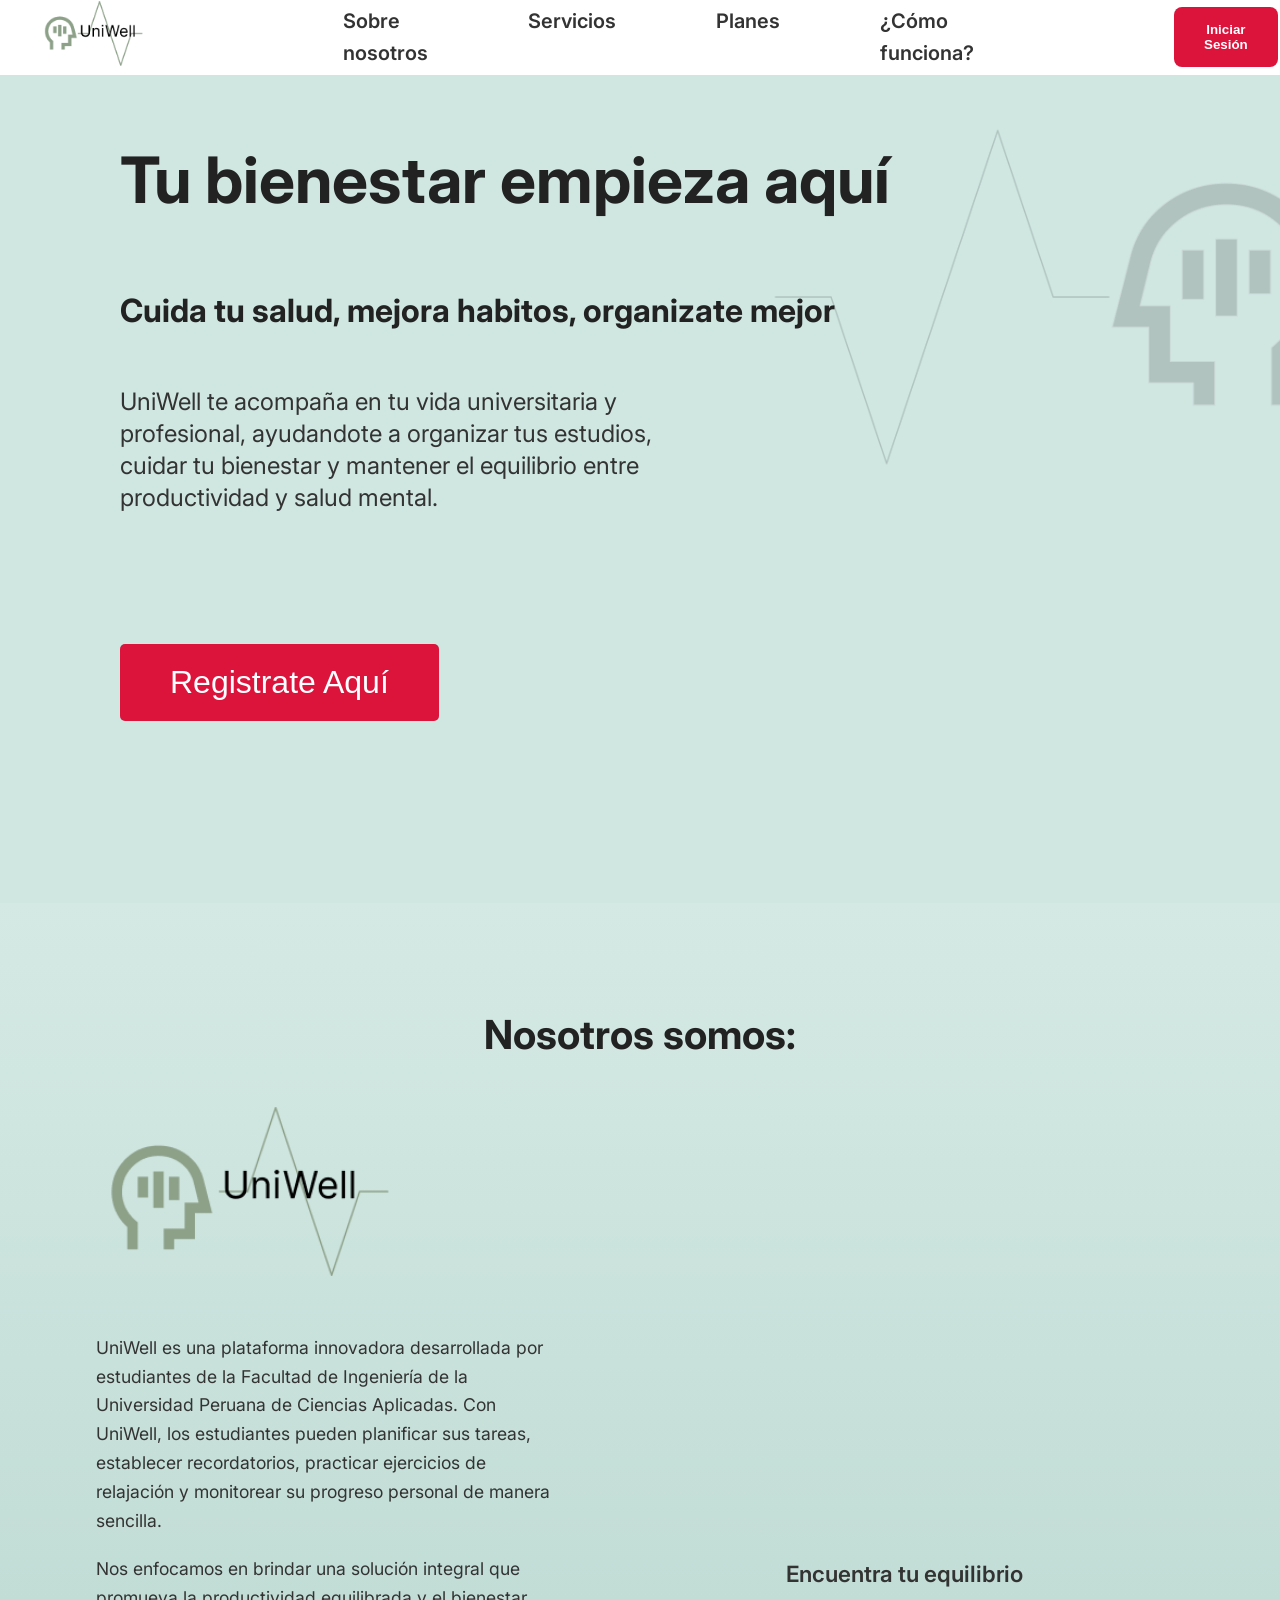
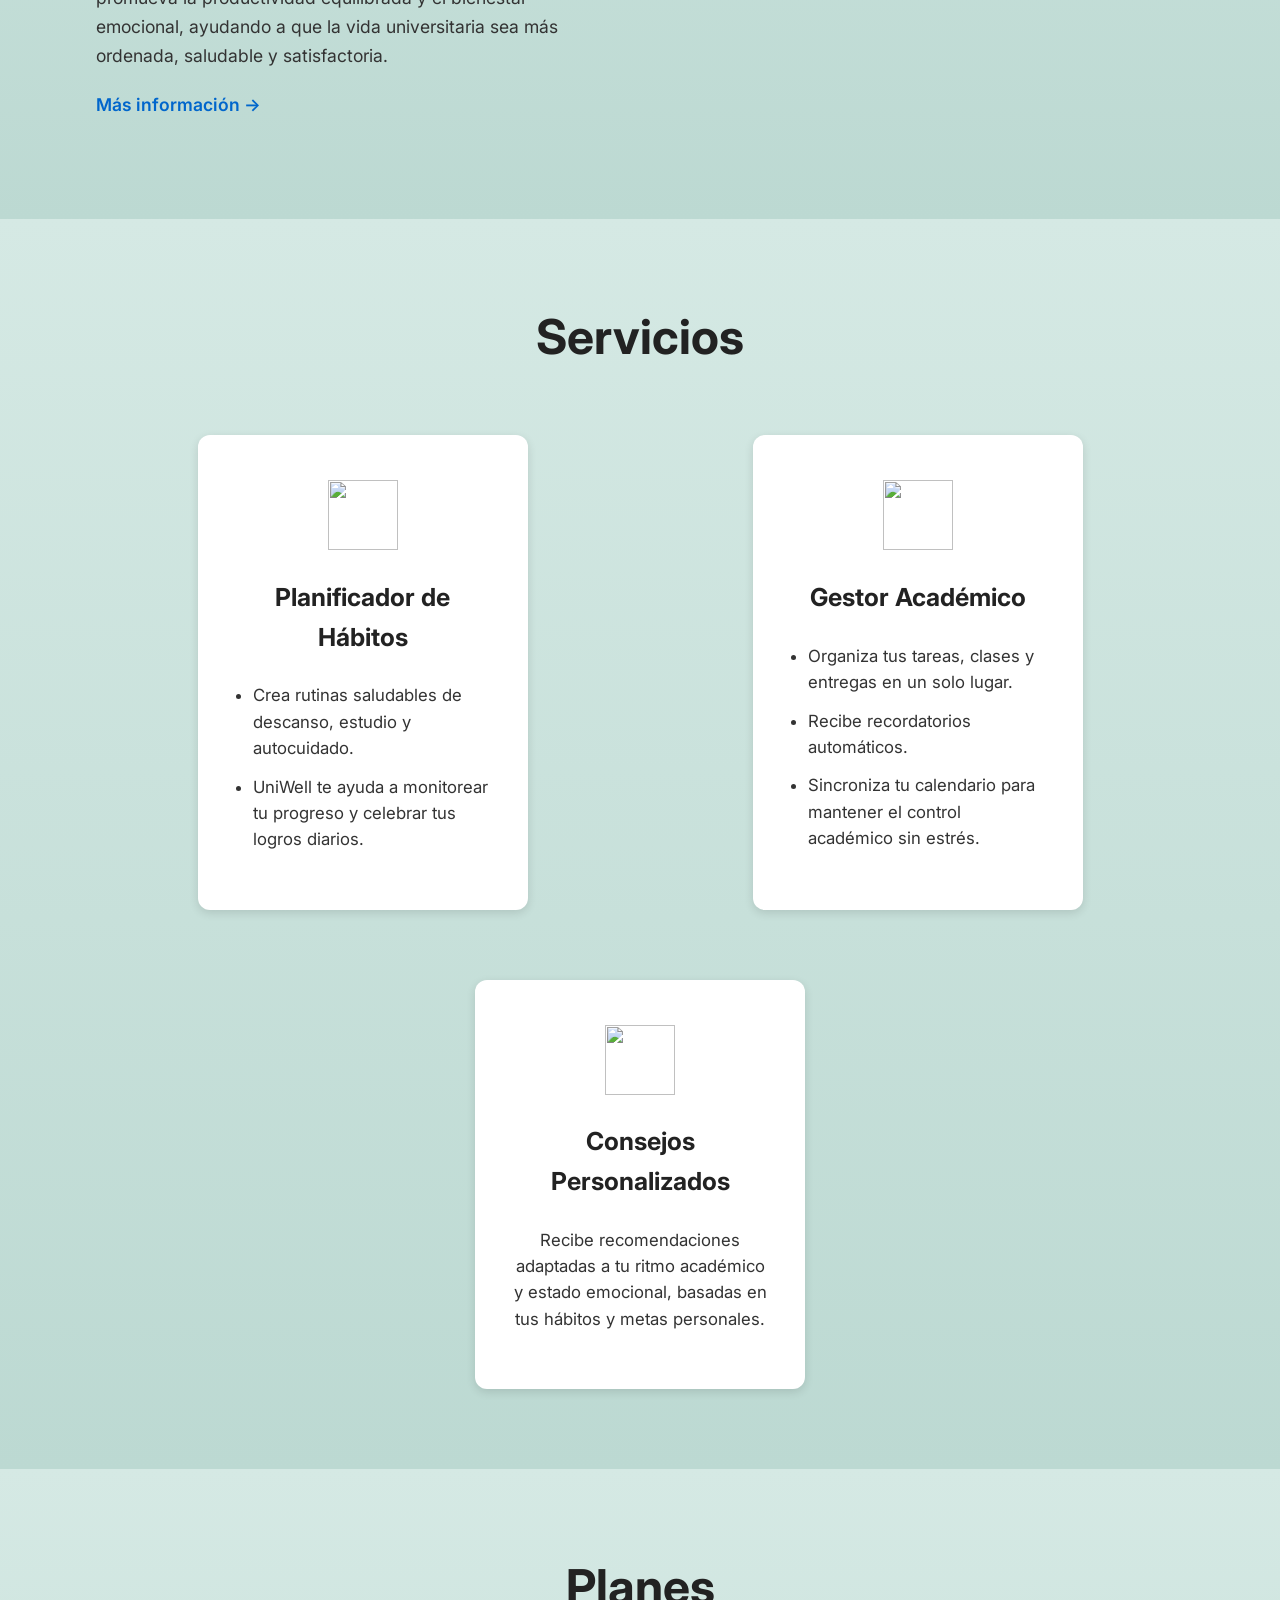
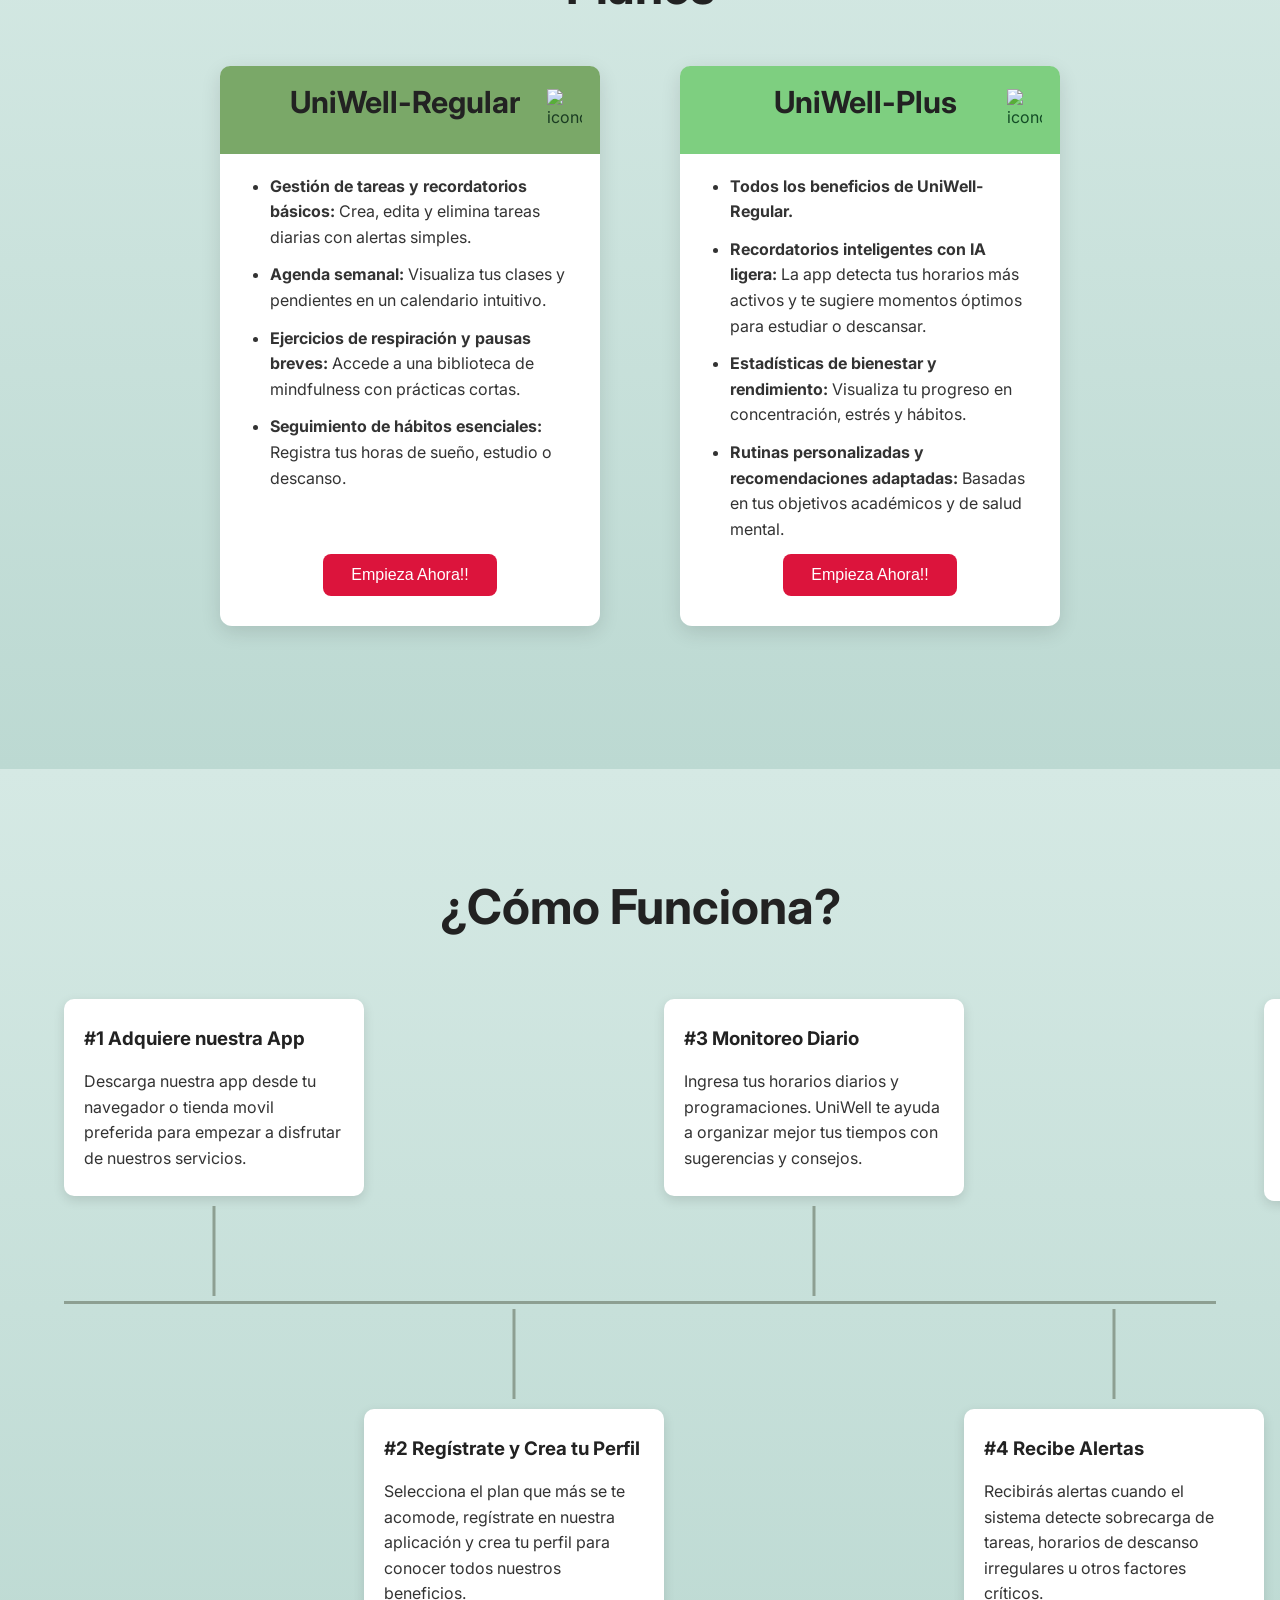
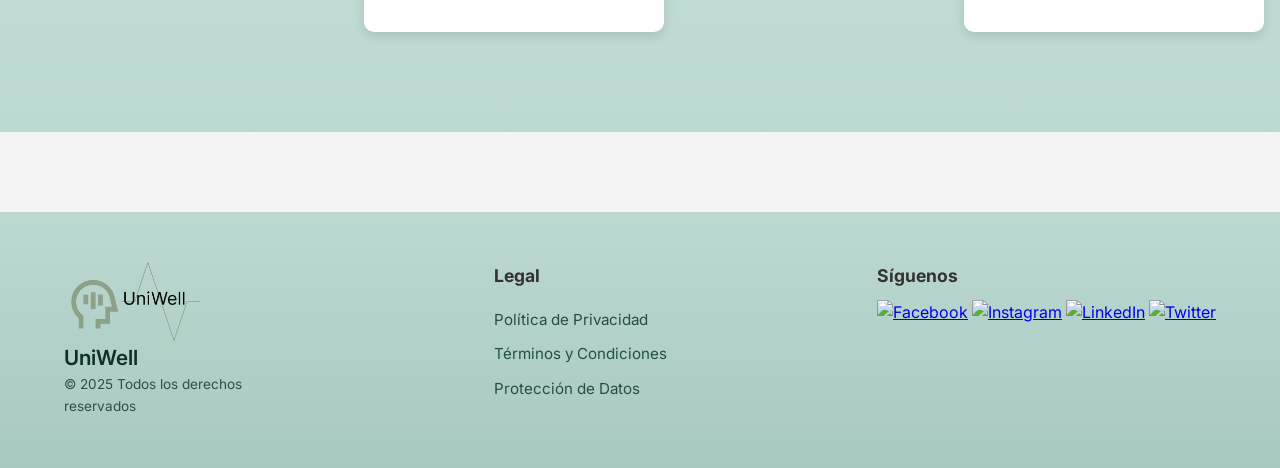
==== commit 016e0223: "commit" ====
--- a/index.html
+++ b/index.html
@@ -98,7 +98,16 @@
         </div>
 
         <div class="video">
-          <div class="video-box">▶</div>
+          <iframe 
+          width="560" 
+          height="315" 
+          src="https://www.youtube.com/embed/sE-13hP4l5k?si=viz06kCpExSiE-hp" 
+          title="YouTube video player" 
+          frameborder="0" 
+          allow="accelerometer; autoplay; clipboard-write; encrypted-media; gyroscope; picture-in-picture; web-share" 
+          referrerpolicy="strict-origin-when-cross-origin" 
+          allowfullscreen
+          ></iframe>
           <p class="equilibrio">Encuentra tu equilibrio</p>
         </div>
     </div>
--- a/assets/styles/styles.css
+++ b/assets/styles/styles.css
@@ -2,6 +2,10 @@
     margin: 0;
     padding: 0;
     box-sizing: border-box;
+}
+
+html {
+    scroll-behavior: smooth;
 }
 
 body {
@@ -266,19 +270,6 @@
     text-align: center;
 }
 
-.video-box {
-    width: 350px;
-    height: 350px;
-    background: black;
-    border-radius: 15px;
-    display: flex;
-    align-items: center;
-    justify-content: center;
-    font-size: 3rem;
-    color: white;
-    margin: 0 auto 20px;
-}
-
 .equilibrio {
     font-size: 1.4rem;
     font-weight: 600;
